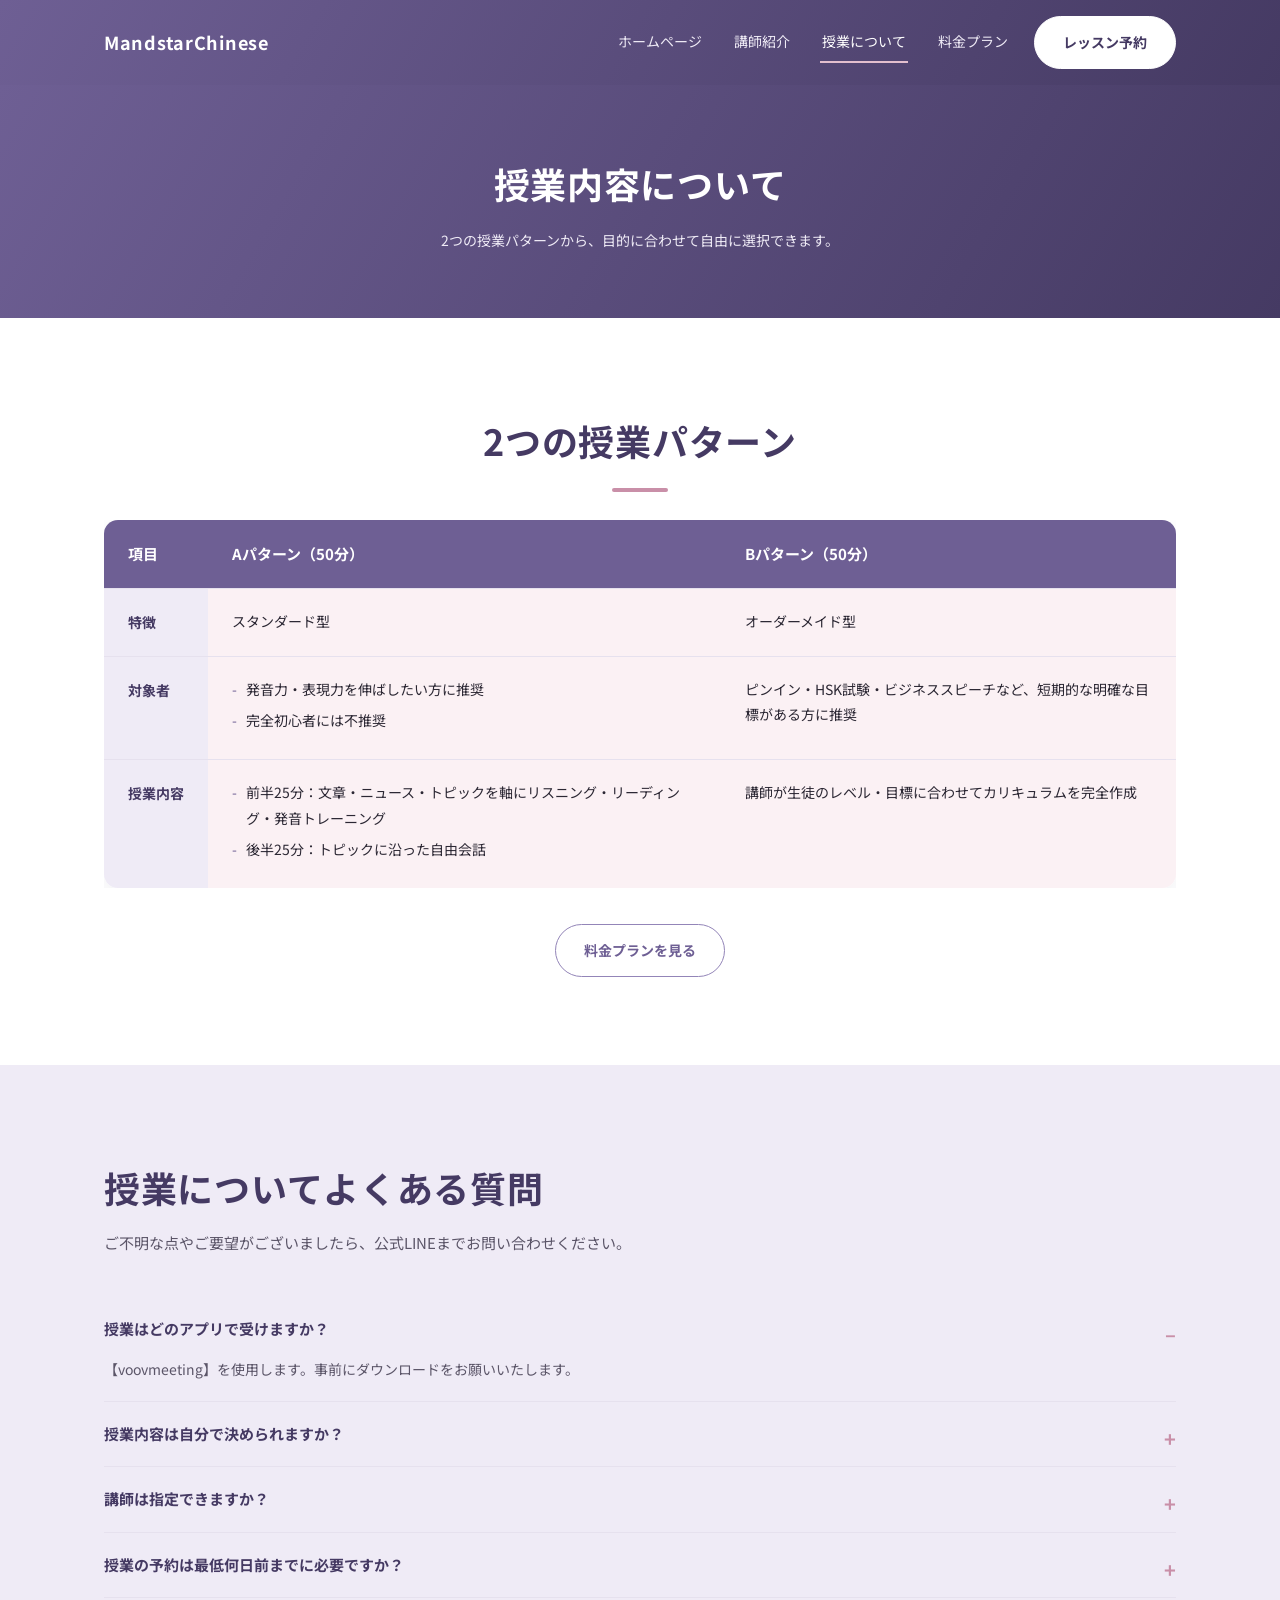
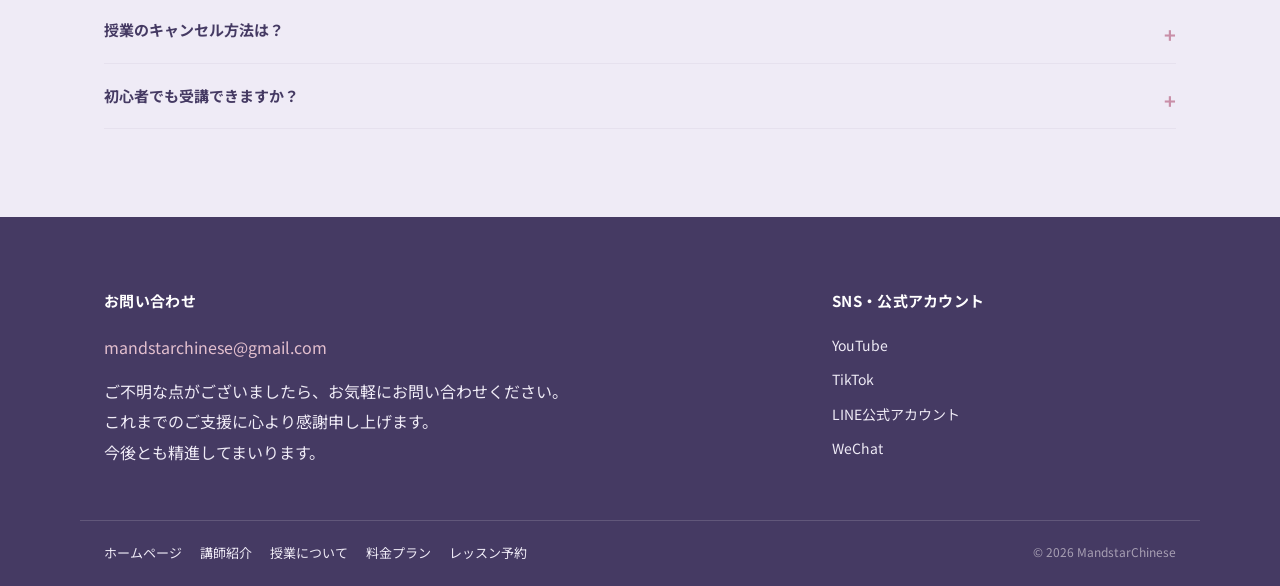
==== lessons.html @ c6d39a4b "Add files via upload" ====
<!DOCTYPE html>
<html lang="ja">
<head>
<meta charset="UTF-8">
<meta name="viewport" content="width=device-width, initial-scale=1.0">
<title>授業について | MandstarChinese</title>
<link rel="preconnect" href="https://fonts.googleapis.com">
<link href="https://fonts.googleapis.com/css2?family=Noto+Sans+JP:wght@400;500;700;900&display=swap" rel="stylesheet">
<link rel="stylesheet" href="css/style.css">
</head>
<body>

<header class="site-header">
  <div class="header-inner">
    <a href="index.html" class="logo">MandstarChinese</a>
    <nav class="main-nav" id="main-nav">
      <a href="index.html" class="nav-link">ホームページ</a>
      <a href="teachers.html" class="nav-link">講師紹介</a>
      <a href="lessons.html" class="nav-link active">授業について</a>
      <a href="pricing.html" class="nav-link">料金プラン</a>
    </nav>
    <a href="#" class="btn btn-pill" data-reservation-link target="_blank" rel="noopener">レッスン予約</a>
    <button class="nav-toggle" id="nav-toggle" aria-label="メニューを開く">&#9776;</button>
  </div>
</header>

<div class="page-hero">
  <div class="container">
    <h1>授業内容について</h1>
    <p>2つの授業パターンから、目的に合わせて自由に選択できます。</p>
  </div>
</div>

<!-- ========== 授業パターン比較表 ========== -->
<section>
  <div class="container">
    <h2 class="section-title center" style="text-align:center;">2つの授業パターン</h2>
    <div class="title-bar" style="margin-left:auto;margin-right:auto;"></div>
    <div class="table-scroll">
      <table class="pattern-table">
        <thead>
          <tr>
            <th>項目</th>
            <th>Aパターン（50分）</th>
            <th>Bパターン（50分）</th>
          </tr>
        </thead>
        <tbody>
          <tr>
            <th>特徴</th>
            <td>スタンダード型</td>
            <td>オーダーメイド型</td>
          </tr>
          <tr>
            <th>対象者</th>
            <td>
              <ul>
                <li>発音力・表現力を伸ばしたい方に推奨</li>
                <li>完全初心者には不推奨</li>
              </ul>
            </td>
            <td>ピンイン・HSK試験・ビジネススピーチなど、短期的な明確な目標がある方に推奨</td>
          </tr>
          <tr>
            <th>授業内容</th>
            <td>
              <ul>
                <li>前半25分：文章・ニュース・トピックを軸にリスニング・リーディング・発音トレーニング</li>
                <li>後半25分：トピックに沿った自由会話</li>
              </ul>
            </td>
            <td>講師が生徒のレベル・目標に合わせてカリキュラムを完全作成</td>
          </tr>
        </tbody>
      </table>
    </div>
    <div class="center" style="margin-top:36px;">
      <a href="pricing.html" class="btn btn-outline">料金プランを見る</a>
    </div>
  </div>
</section>

<!-- ========== よくある質問 ========== -->
<section class="bg-soft">
  <div class="container">
    <h2 class="section-title">授業についてよくある質問</h2>
    <p class="section-sub">ご不明な点やご要望がございましたら、公式LINEまでお問い合わせください。</p>

    <!--
      ↓FAQを追加したい場合は <details class="faq-item"> ブロックをコピーして増やしてください。
    -->
    <details class="faq-item" open>
      <summary>授業はどのアプリで受けますか？</summary>
      <p class="faq-answer">【voovmeeting】を使用します。事前にダウンロードをお願いいたします。</p>
    </details>

    <details class="faq-item">
      <summary>授業内容は自分で決められますか？</summary>
      <p class="faq-answer">
        はい、可能です。Aパターン・Bパターンいずれも生徒さんのご要望に合わせて内容を決め、講師が専門的な観点からカリキュラムを作成します。特にご希望がない場合は、体験レッスン前にご記入いただいたアンケートをもとに講師がカリキュラムを作成いたします。
      </p>
    </details>

    <details class="faq-item">
      <summary>講師は指定できますか？</summary>
      <p class="faq-answer">
        通常の正式レッスンはすべて講師指定が可能です。ただし、Aパターン・Bパターン内の「ライトプラン」の「オンライン集中発音矯正」コースについては、講師指定ができません。詳細は<a href="pricing.html">料金プラン</a>をご覧ください。
      </p>
    </details>

    <details class="faq-item">
      <summary>授業の予約は最低何日前までに必要ですか？</summary>
      <p class="faq-answer">最低3日前までにご予約をお願いいたします。</p>
    </details>

    <details class="faq-item">
      <summary>授業のキャンセル方法は？</summary>
      <p class="faq-answer">キャンセル規約についてはこちらをご覧ください：<a href="#">キャンセル規約ページ（URLを設定してください）</a></p>
    </details>

    <details class="faq-item">
      <summary>初心者でも受講できますか？</summary>
      <p class="faq-answer">
        Aパターンは初心者の方にはおすすめしておりません。Aパターンはリスニング・発音・リーディングを学ぶコースのため、「最低限ピンインを習得済み」であることが条件となります。まずBパターンで基礎のピンインを学んでから、Aパターンを受講することをおすすめします。
      </p>
    </details>
  </div>
</section>

<footer class="site-footer" id="contact">
  <div class="footer-inner">
    <div class="footer-col">
      <h3>お問い合わせ</h3>
      <p class="footer-email"><a href="mailto:mandstarchinese@gmail.com" data-contact-email="link"><span data-contact-email="text">mandstarchinese@gmail.com</span></a></p>
      <p style="margin-top:14px;">
        ご不明な点がございましたら、お気軽にお問い合わせください。<br>
        これまでのご支援に心より感謝申し上げます。<br>
        今後とも精進してまいります。
      </p>
    </div>
    <div class="footer-col footer-social">
      <h3>SNS・公式アカウント</h3>
      <ul>
        <li><a href="#" data-social="youtube" target="_blank" rel="noopener">YouTube</a></li>
        <li><a href="#" data-social="tiktok" target="_blank" rel="noopener">TikTok</a></li>
        <li><a href="#" data-social="line" target="_blank" rel="noopener">LINE公式アカウント</a></li>
        <li><a href="#" data-social="wechat" target="_blank" rel="noopener">WeChat</a></li>
      </ul>
    </div>
  </div>
  <div class="footer-bottom">
    <nav class="footer-nav">
      <a href="index.html">ホームページ</a>
      <a href="teachers.html">講師紹介</a>
      <a href="lessons.html">授業について</a>
      <a href="pricing.html">料金プラン</a>
      <a href="#" data-reservation-link target="_blank" rel="noopener">レッスン予約</a>
    </nav>
    <p class="copyright">&copy; 2026 MandstarChinese</p>
  </div>
</footer>

<script src="js/config.js"></script>
<script src="js/main.js"></script>
</body>
</html>
---- css/style.css ----
/* ==========================================================================
   MandstarChinese - 共通スタイルシート
   カラーパレット・タイポグラフィ・共通コンポーネントをここで一元管理します。
   配色を変えたい場合は :root 内の変数だけを書き換えてください。
   ========================================================================== */

:root {
  --purple-900: #453A63;
  --purple-700: #6E5F94;
  --purple-500: #9385B8;
  --purple-300: #C6BEDD;
  --purple-100: #EFEBF6;
  --pink-500: #C98FA8;
  --pink-300: #E3BFCE;
  --pink-100: #FBF1F4;
  --white: #FFFFFF;
  --ink-900: #2B2733;
  --ink-600: #5B5568;
  --ink-300: #A79FB3;
  --border: #E6E1EE;
  --shadow: 0 10px 30px rgba(69, 58, 99, 0.08);
  --radius-lg: 20px;
  --radius-md: 14px;
  --radius-sm: 8px;
  --max-width: 1120px;
}

* { box-sizing: border-box; margin: 0; padding: 0; }
html { scroll-behavior: smooth; }

body {
  font-family: "Noto Sans JP", "Hiragino Kaku Gothic ProN", "Yu Gothic", "Meiryo", sans-serif;
  color: var(--ink-900);
  background: var(--white);
  line-height: 1.9;
  -webkit-font-smoothing: antialiased;
}

img { max-width: 100%; display: block; }
a { color: inherit; text-decoration: none; }
ul { list-style: none; }

.container { max-width: var(--max-width); margin: 0 auto; padding: 0 24px; }

section { padding: 88px 0; }
section.tight { padding: 56px 0; }

h1, h2, h3, h4 { font-weight: 700; letter-spacing: 0.02em; }

.eyebrow {
  display: inline-block;
  font-size: 13px;
  letter-spacing: 0.15em;
  color: var(--purple-700);
  text-transform: uppercase;
  margin-bottom: 12px;
}

.section-title { font-size: clamp(26px, 3.4vw, 36px); color: var(--purple-900); margin-bottom: 8px; }
.section-sub { color: var(--ink-600); font-size: 15px; margin-bottom: 40px; }

.title-bar { width: 56px; height: 4px; background: var(--pink-500); border-radius: 2px; margin: 14px 0 28px; }
.center { text-align: center; }
.center .title-bar { margin-left: auto; margin-right: auto; }

/* ---------- Buttons ---------- */
.btn {
  display: inline-flex;
  align-items: center;
  justify-content: center;
  padding: 12px 28px;
  border-radius: 999px;
  font-size: 14px;
  font-weight: 700;
  border: 1.5px solid transparent;
  cursor: pointer;
  transition: all .2s ease;
  white-space: nowrap;
}
.btn-pill { background: var(--white); color: var(--purple-900); border-color: var(--white); }
.btn-pill:hover { background: var(--pink-100); }
.btn-primary { background: var(--purple-700); color: var(--white); }
.btn-primary:hover { background: var(--purple-900); }
.btn-outline { border-color: var(--purple-500); color: var(--purple-700); background: transparent; }
.btn-outline:hover { background: var(--purple-100); }

/* ---------- Header ---------- */
.site-header { position: sticky; top: 0; z-index: 100; background: linear-gradient(120deg, var(--purple-700), var(--purple-900)); }
.header-inner { max-width: var(--max-width); margin: 0 auto; padding: 16px 24px; display: flex; align-items: center; gap: 24px; }
.logo { color: var(--white); font-weight: 700; font-size: 18px; letter-spacing: 0.04em; margin-right: auto; }
.main-nav { display: flex; gap: 28px; }
.nav-link { color: var(--purple-100); font-size: 14px; padding: 6px 2px; border-bottom: 2px solid transparent; }
.nav-link:hover, .nav-link.active { color: var(--white); border-color: var(--pink-300); }
.nav-toggle { display: none; background: none; border: none; color: var(--white); font-size: 22px; cursor: pointer; }

@media (max-width: 860px) {
  .main-nav { position: absolute; top: 100%; left: 0; right: 0; background: var(--purple-900); flex-direction: column; padding: 12px 24px; gap: 6px; display: none; }
  .main-nav.open { display: flex; }
  .nav-toggle { display: block; order: 3; }
  .header-inner { flex-wrap: wrap; position: relative; }
}

/* ---------- Hero ---------- */
.hero { position: relative; color: var(--white); background: linear-gradient(180deg, rgba(69,58,99,.86), rgba(69,58,99,.74)), var(--purple-700); padding: 100px 0 0; }
.hero-inner { max-width: var(--max-width); margin: 0 auto; padding: 0 24px 90px; }
.hero h1 { font-size: clamp(32px, 5vw, 54px); line-height: 1.4; margin-bottom: 26px; }
.hero p { max-width: 640px; color: var(--purple-100); font-size: 16px; }

.stats-bar { background: var(--purple-500); color: var(--white); }
.stats-grid { display: grid; grid-template-columns: repeat(4, 1fr); }
.stat-item { padding: 32px 28px; border-left: 1px solid rgba(255,255,255,.28); }
.stat-item:first-child { border-left: none; }
.stat-num { font-size: 26px; font-weight: 700; margin-bottom: 8px; }
.stat-label { font-size: 13px; color: var(--purple-100); line-height: 1.6; }
@media (max-width: 760px) {
  .stats-grid { grid-template-columns: repeat(2, 1fr); }
  .stat-item:nth-child(3) { border-left: none; }
}

/* ---------- About ---------- */
.about-section { background: var(--purple-900); color: var(--white); }
.about-section .section-title { color: var(--white); }
.about-section p { color: var(--purple-100); max-width: 820px; }

/* ---------- Card grid ---------- */
.card-grid { display: grid; gap: 22px; }
.card-grid.cols-3 { grid-template-columns: repeat(3, 1fr); }
.card-grid.cols-2 { grid-template-columns: repeat(2, 1fr); }
@media (max-width: 860px) {
  .card-grid.cols-3, .card-grid.cols-2 { grid-template-columns: 1fr; }
}

.teacher-card { background: var(--white); border: 1px solid var(--border); border-radius: var(--radius-lg); overflow: hidden; box-shadow: var(--shadow); transition: transform .2s ease; }
.teacher-card:hover { transform: translateY(-4px); }
.teacher-card img { width: 100%; aspect-ratio: 4/3; object-fit: cover; background: var(--purple-100); }
.teacher-card .teacher-body { padding: 18px 20px 22px; }
.teacher-card h3 { font-size: 16px; color: var(--purple-900); margin-bottom: 6px; }
.teacher-card .teacher-tagline { font-size: 13px; color: var(--ink-600); line-height: 1.7; }

.teacher-full { display: grid; grid-template-columns: 300px 1fr; gap: 40px; background: var(--purple-100); border-radius: var(--radius-lg); padding: 36px; margin-bottom: 32px; }
.teacher-full img { border-radius: var(--radius-md); aspect-ratio: 3/4; object-fit: cover; }
.teacher-full h3 { color: var(--purple-900); font-size: 22px; margin-bottom: 6px; }
.teacher-full .teacher-tagline { color: var(--purple-700); font-size: 13px; margin-bottom: 18px; font-weight: 700; }
.teacher-full p { margin-bottom: 14px; color: var(--ink-600); font-size: 14.5px; }
@media (max-width: 760px) { .teacher-full { grid-template-columns: 1fr; padding: 22px; } }

/* ---------- Worry / misconception boxes ---------- */
.worry-card { border-radius: var(--radius-md); padding: 30px 26px; color: var(--white); font-size: 15px; line-height: 1.8; min-height: 120px; display: flex; align-items: center; }
.worry-card.v1 { background: var(--purple-900); }
.worry-card.v2 { background: var(--pink-100); color: var(--purple-900); border: 1px solid var(--pink-300); }
.worry-card.v3 { background: var(--purple-700); }
.worry-card.v4 { background: var(--pink-300); color: var(--purple-900); }
.worry-card.v5 { background: var(--purple-500); }
.worry-card.v6 { background: var(--pink-500); }

.myth-block { margin-bottom: 34px; max-width: 780px; }
.myth-block h3 { color: var(--purple-900); font-size: 19px; margin-bottom: 10px; }
.myth-block p { color: var(--ink-600); }

/* ---------- Comparison table ---------- */
.compare-table { width: 100%; border-collapse: collapse; border-radius: var(--radius-md); overflow: hidden; box-shadow: var(--shadow); }
.compare-table th { background: var(--purple-300); color: var(--purple-900); padding: 18px 22px; font-size: 15px; text-align: left; }
.compare-table th:first-child { background: var(--purple-100); }
.compare-table td { padding: 20px 22px; font-size: 14px; vertical-align: top; border-top: 1px solid var(--border); }
.compare-table td:first-child { background: var(--pink-100); color: var(--ink-600); width: 30%; }
.compare-table td:last-child { background: var(--purple-100); color: var(--ink-900); }
.compare-table ul li { margin-bottom: 6px; padding-left: 16px; position: relative; }
.compare-table ul li::before { content: "•"; position: absolute; left: 0; color: var(--purple-700); }
.table-scroll { overflow-x: auto; }
.table-scroll table { min-width: 640px; }

/* ---------- Booking flow ---------- */
.flow-section { background: var(--purple-700); color: var(--white); }
.flow-section .section-title { color: var(--white); }
.flow-section .section-sub { color: var(--purple-100); }
.flow-steps { max-width: 560px; margin: 0 auto; position: relative; }
.flow-step { display: flex; align-items: center; gap: 20px; padding: 18px 0; position: relative; }
.flow-num { width: 48px; height: 48px; border-radius: 50%; background: var(--white); color: var(--purple-900); display: flex; align-items: center; justify-content: center; font-weight: 700; flex-shrink: 0; }
.flow-text h4 { font-size: 16px; margin-bottom: 4px; }
.flow-text p { font-size: 13px; color: var(--purple-100); }

/* ---------- Testimonials ---------- */
.testimonial-card { background: var(--white); border: 1px solid var(--border); border-radius: var(--radius-md); padding: 26px; display: flex; gap: 16px; box-shadow: var(--shadow); }
.testimonial-card .avatar { width: 52px; height: 52px; border-radius: 50%; background: var(--purple-300); flex-shrink: 0; }
.testimonial-card h4 { color: var(--purple-900); font-size: 15px; margin-bottom: 8px; }
.testimonial-card p { font-size: 13.5px; color: var(--ink-600); }

/* ---------- Pricing ---------- */
.pricing-pattern { margin-bottom: 70px; }
.pricing-pattern h2 { color: var(--purple-900); text-align: center; font-size: 28px; margin-bottom: 6px; }
.pricing-pattern > p.pattern-desc { text-align: center; color: var(--ink-600); margin-bottom: 34px; font-size: 14px; }
.pricing-grid { display: grid; grid-template-columns: repeat(3, 1fr); gap: 22px; }
@media (max-width: 900px) { .pricing-grid { grid-template-columns: 1fr; } }
.price-card { border: 1px solid var(--border); border-radius: var(--radius-lg); overflow: hidden; box-shadow: var(--shadow); display: flex; flex-direction: column; }
.price-card.featured { border: 2px solid var(--pink-500); }
.price-head { background: var(--purple-500); color: var(--white); padding: 22px; text-align: center; }
.price-card.featured .price-head { background: var(--purple-700); }
.price-head h3 { font-size: 17px; margin-bottom: 4px; }
.price-head span { font-size: 12px; color: var(--purple-100); }
.price-body { padding: 22px; flex: 1; }
.price-body li { font-size: 13.5px; color: var(--ink-600); margin-bottom: 10px; padding-left: 18px; position: relative; }
.price-body li::before { content: "✓"; position: absolute; left: 0; color: var(--purple-700); font-weight: 700; }
.price-foot { padding: 20px 22px 26px; text-align: center; border-top: 1px dashed var(--border); }
.price-value { font-size: 22px; font-weight: 700; color: var(--pink-500); }
.price-unit { font-size: 12px; color: var(--ink-300); margin-left: 4px; }
.price-note { text-align: center; font-size: 13px; color: var(--ink-600); margin-top: 22px; }

/* ---------- Lessons page pattern table ---------- */
.pattern-table { width: 100%; border-collapse: collapse; min-width: 640px; box-shadow: var(--shadow); border-radius: var(--radius-md); overflow: hidden; }
.pattern-table th, .pattern-table td { padding: 20px 24px; border-top: 1px solid var(--border); text-align: left; vertical-align: top; font-size: 14px; }
.pattern-table thead th { background: var(--purple-700); color: var(--white); border-top: none; font-size: 15px; }
.pattern-table tbody th { background: var(--purple-100); color: var(--purple-900); white-space: nowrap; }
.pattern-table tbody td { background: var(--pink-100); color: var(--ink-900); }
.pattern-table tbody td ul li, .pattern-table tbody td { line-height: 1.8; }
.pattern-table tbody td ul li { padding-left: 14px; position: relative; margin-bottom: 6px; }
.pattern-table tbody td ul li::before { content: "-"; position: absolute; left: 0; color: var(--purple-700); }

/* ---------- FAQ ---------- */
.faq-item { border-bottom: 1px solid var(--border); padding: 18px 0; }
.faq-item summary { cursor: pointer; font-weight: 700; color: var(--purple-900); font-size: 15px; list-style: none; position: relative; padding-right: 30px; }
.faq-item summary::-webkit-details-marker { display: none; }
.faq-item summary::after { content: "+"; position: absolute; right: 0; top: 0; color: var(--pink-500); font-size: 20px; }
.faq-item[open] summary::after { content: "\2013"; }
.faq-item .faq-answer { margin-top: 12px; color: var(--ink-600); font-size: 14px; }
.faq-item .faq-answer a { color: var(--purple-700); text-decoration: underline; }

/* ---------- Footer ---------- */
.site-footer { background: var(--purple-900); color: var(--purple-100); padding: 70px 0 0; }
.footer-inner { max-width: var(--max-width); margin: 0 auto; padding: 0 24px; display: grid; grid-template-columns: 2fr 1fr; gap: 40px; padding-bottom: 50px; }
.footer-col h3 { color: var(--white); font-size: 15px; margin-bottom: 16px; }
.footer-email a { color: var(--pink-300); }
.footer-social ul li { margin-bottom: 8px; font-size: 14px; }
.footer-note { font-size: 12px; color: var(--ink-300); margin-top: 10px; }
.footer-bottom { border-top: 1px solid rgba(255,255,255,.15); padding: 20px 24px; display: flex; justify-content: space-between; flex-wrap: wrap; gap: 12px; max-width: var(--max-width); margin: 0 auto; }
.footer-nav { display: flex; gap: 18px; flex-wrap: wrap; font-size: 13px; }
.copyright { font-size: 12px; color: var(--ink-300); }
@media (max-width: 700px) { .footer-inner { grid-template-columns: 1fr; } }

/* ---------- Page sub-hero ---------- */
.page-hero { background: linear-gradient(120deg, var(--purple-700), var(--purple-900)); color: var(--white); padding: 64px 0; text-align: center; }
.page-hero h1 { font-size: clamp(26px, 4vw, 36px); margin-bottom: 10px; }
.page-hero p { color: var(--purple-100); font-size: 14px; }

.bg-soft { background: var(--purple-100); }
.bg-pink { background: var(--pink-100); }
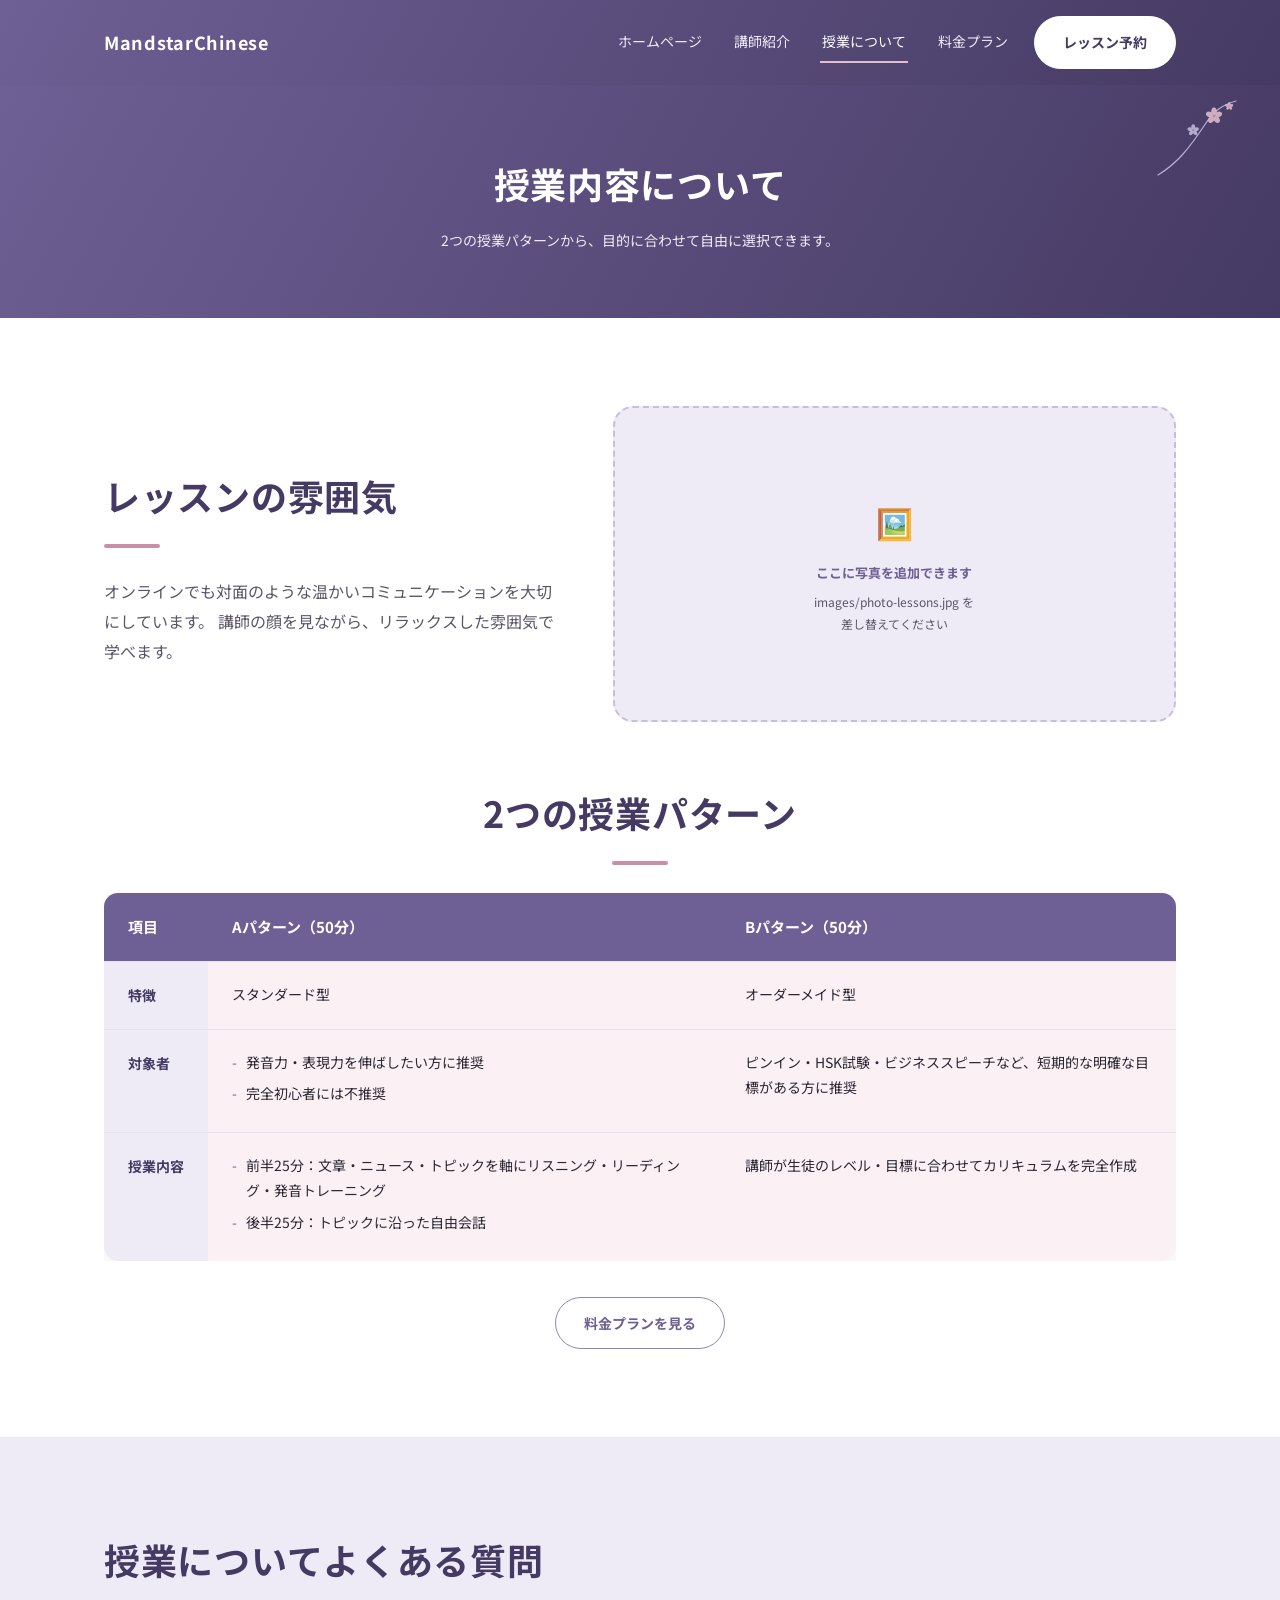
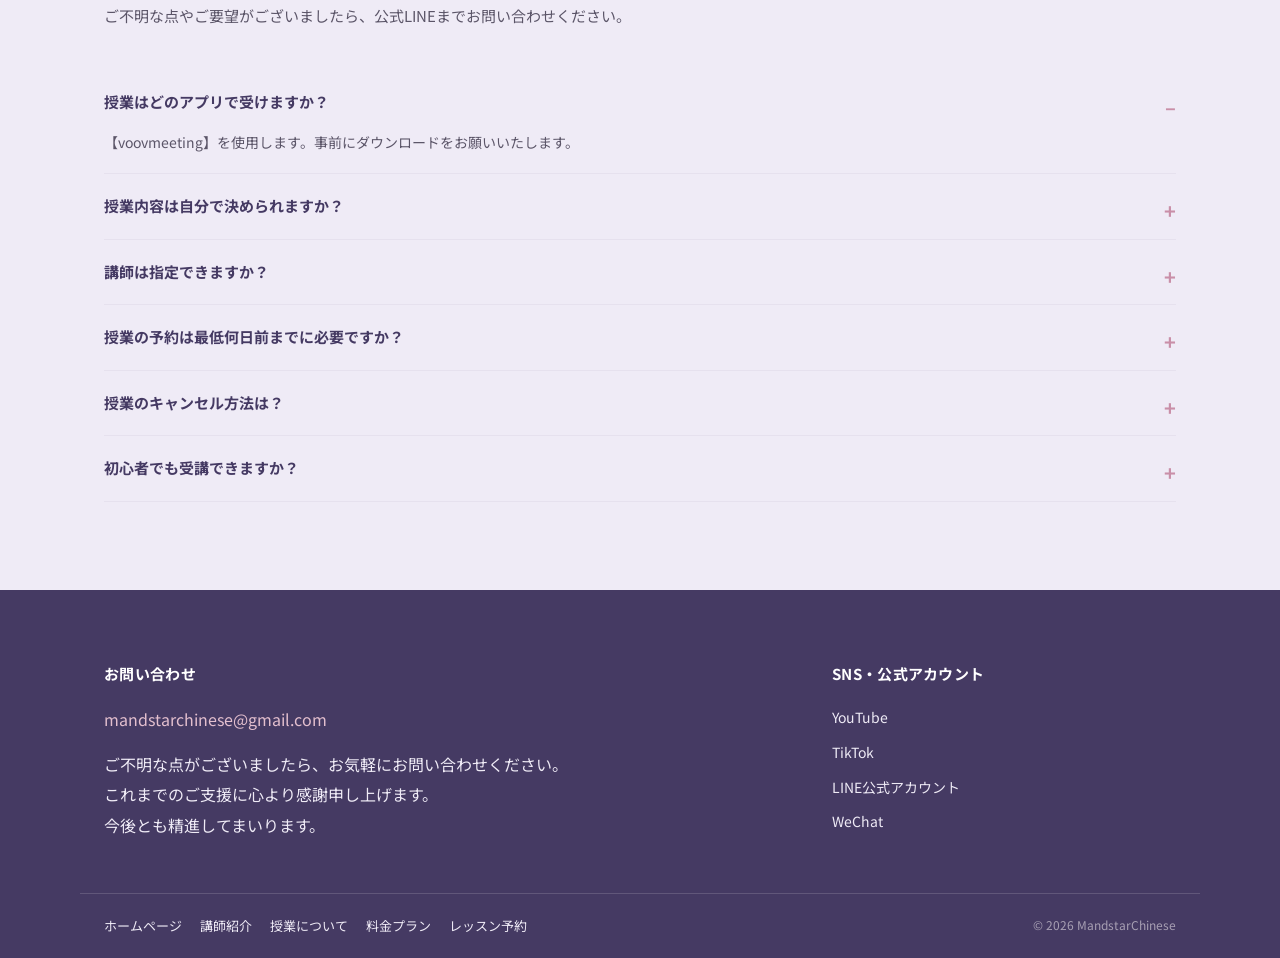
==== commit f3c03d90: "Add files via upload" ====
--- a/lessons.html
+++ b/lessons.html
@@ -25,6 +25,7 @@
 </header>
 
 <div class="page-hero">
+  <img src="images/decor-sakura.svg" alt="" class="sakura-decor" aria-hidden="true">
   <div class="container">
     <h1>授業内容について</h1>
     <p>2つの授業パターンから、目的に合わせて自由に選択できます。</p>
@@ -33,6 +34,30 @@
 
 <!-- ========== 授業パターン比較表 ========== -->
 <section>
+  <div class="container split-block reverse" style="margin-bottom:56px;">
+    <div>
+      <h2 class="section-title">レッスンの雰囲気</h2>
+      <div class="title-bar"></div>
+      <p style="color:var(--ink-600);">
+        オンラインでも対面のような温かいコミュニケーションを大切にしています。
+        講師の顔を見ながら、リラックスした雰囲気で学べます。
+      </p>
+    </div>
+    <!--
+      ★画像を追加するには★
+      images/photo-lessons.jpg というファイル名で写真を images フォルダに置くだけでOKです。
+      （推奨: オンライン授業やテキスト教材の写真、16:9、1600×900px程度）
+    -->
+    <div class="split-photo image-slot ratio-16-9">
+      <img src="images/photo-lessons.jpg" alt="授業の様子" onerror="this.remove()">
+      <div class="slot-placeholder">
+        <span class="slot-icon">🖼️</span>
+        <span class="slot-label">ここに写真を追加できます</span>
+        <span class="slot-hint">images/photo-lessons.jpg を<br>差し替えてください</span>
+      </div>
+    </div>
+  </div>
+
   <div class="container">
     <h2 class="section-title center" style="text-align:center;">2つの授業パターン</h2>
     <div class="title-bar" style="margin-left:auto;margin-right:auto;"></div>
--- a/css/style.css
+++ b/css/style.css
@@ -243,3 +243,62 @@
 
 .bg-soft { background: var(--purple-100); }
 .bg-pink { background: var(--pink-100); }
+
+/* ==========================================================================
+   装飾要素（和のミニマルテイスト）
+   ========================================================================== */
+.dot-pattern { background-image: radial-gradient(var(--purple-300) 1.4px, transparent 1.4px); background-size: 22px 22px; }
+.wave-divider { line-height: 0; position: relative; z-index: 1; }
+.wave-divider svg { width: 100%; height: 56px; display: block; }
+.sakura-decor { position: absolute; top: 14px; right: 3%; width: 88px; opacity: .9; pointer-events: none; z-index: 1; }
+.sakura-decor.sakura-left { left: 3%; right: auto; transform: scaleX(-1); }
+.page-hero { position: relative; overflow: hidden; }
+.hero { overflow: hidden; }
+
+/* ==========================================================================
+   画像プレースホルダー（image-slot）
+   ------------------------------------------------------------------------
+   使い方: <img> のsrcに指定したファイルを images/ フォルダに置くだけで、
+   自動的に写真へ切り替わります（onerrorで枠のプレースホルダーが消えます）。
+   コードは一切編集不要です。
+   ========================================================================== */
+.image-slot {
+  position: relative;
+  border: 2px dashed var(--purple-300);
+  border-radius: var(--radius-lg);
+  background: var(--purple-100);
+  overflow: hidden;
+}
+.image-slot img { position: absolute; inset: 0; width: 100%; height: 100%; object-fit: cover; z-index: 2; }
+.image-slot .slot-placeholder {
+  position: relative; z-index: 1;
+  display: flex; flex-direction: column; align-items: center; justify-content: center;
+  text-align: center; height: 100%; min-height: 220px; padding: 28px 20px; color: var(--purple-700);
+}
+.image-slot .slot-icon { font-size: 30px; margin-bottom: 10px; opacity: .85; }
+.image-slot .slot-label { font-size: 13px; font-weight: 700; margin-bottom: 6px; }
+.image-slot .slot-hint { font-size: 12px; color: var(--ink-600); line-height: 1.8; }
+.image-slot.on-dark { background: rgba(255,255,255,.08); border-color: rgba(255,255,255,.45); }
+.image-slot.on-dark .slot-placeholder { color: var(--white); }
+.image-slot.on-dark .slot-hint { color: var(--purple-100); }
+.image-slot.ratio-1-1 { aspect-ratio: 1/1; }
+.image-slot.ratio-4-3 { aspect-ratio: 4/3; }
+.image-slot.ratio-4-5 { aspect-ratio: 4/5; }
+.image-slot.ratio-3-4 { aspect-ratio: 3/4; }
+.image-slot.ratio-16-9 { aspect-ratio: 16/9; }
+.image-slot.ratio-21-9 { aspect-ratio: 21/9; }
+
+/* 写真とテキストを並べるレイアウト */
+.split-block { display: grid; grid-template-columns: 1.1fr .9fr; gap: 48px; align-items: center; position: relative; z-index: 1; }
+.split-block.reverse { grid-template-columns: .9fr 1.1fr; }
+.split-block.reverse .split-photo { order: 2; }
+@media (max-width: 860px) {
+  .split-block, .split-block.reverse { grid-template-columns: 1fr; }
+  .split-block.reverse .split-photo { order: 0; }
+}
+
+/* ヒーローを2カラム（テキスト＋写真）にする */
+.hero.hero-split .hero-inner { display: grid; grid-template-columns: 1.15fr .85fr; gap: 40px; align-items: center; position: relative; z-index: 1; }
+@media (max-width: 860px) {
+  .hero.hero-split .hero-inner { grid-template-columns: 1fr; }
+}
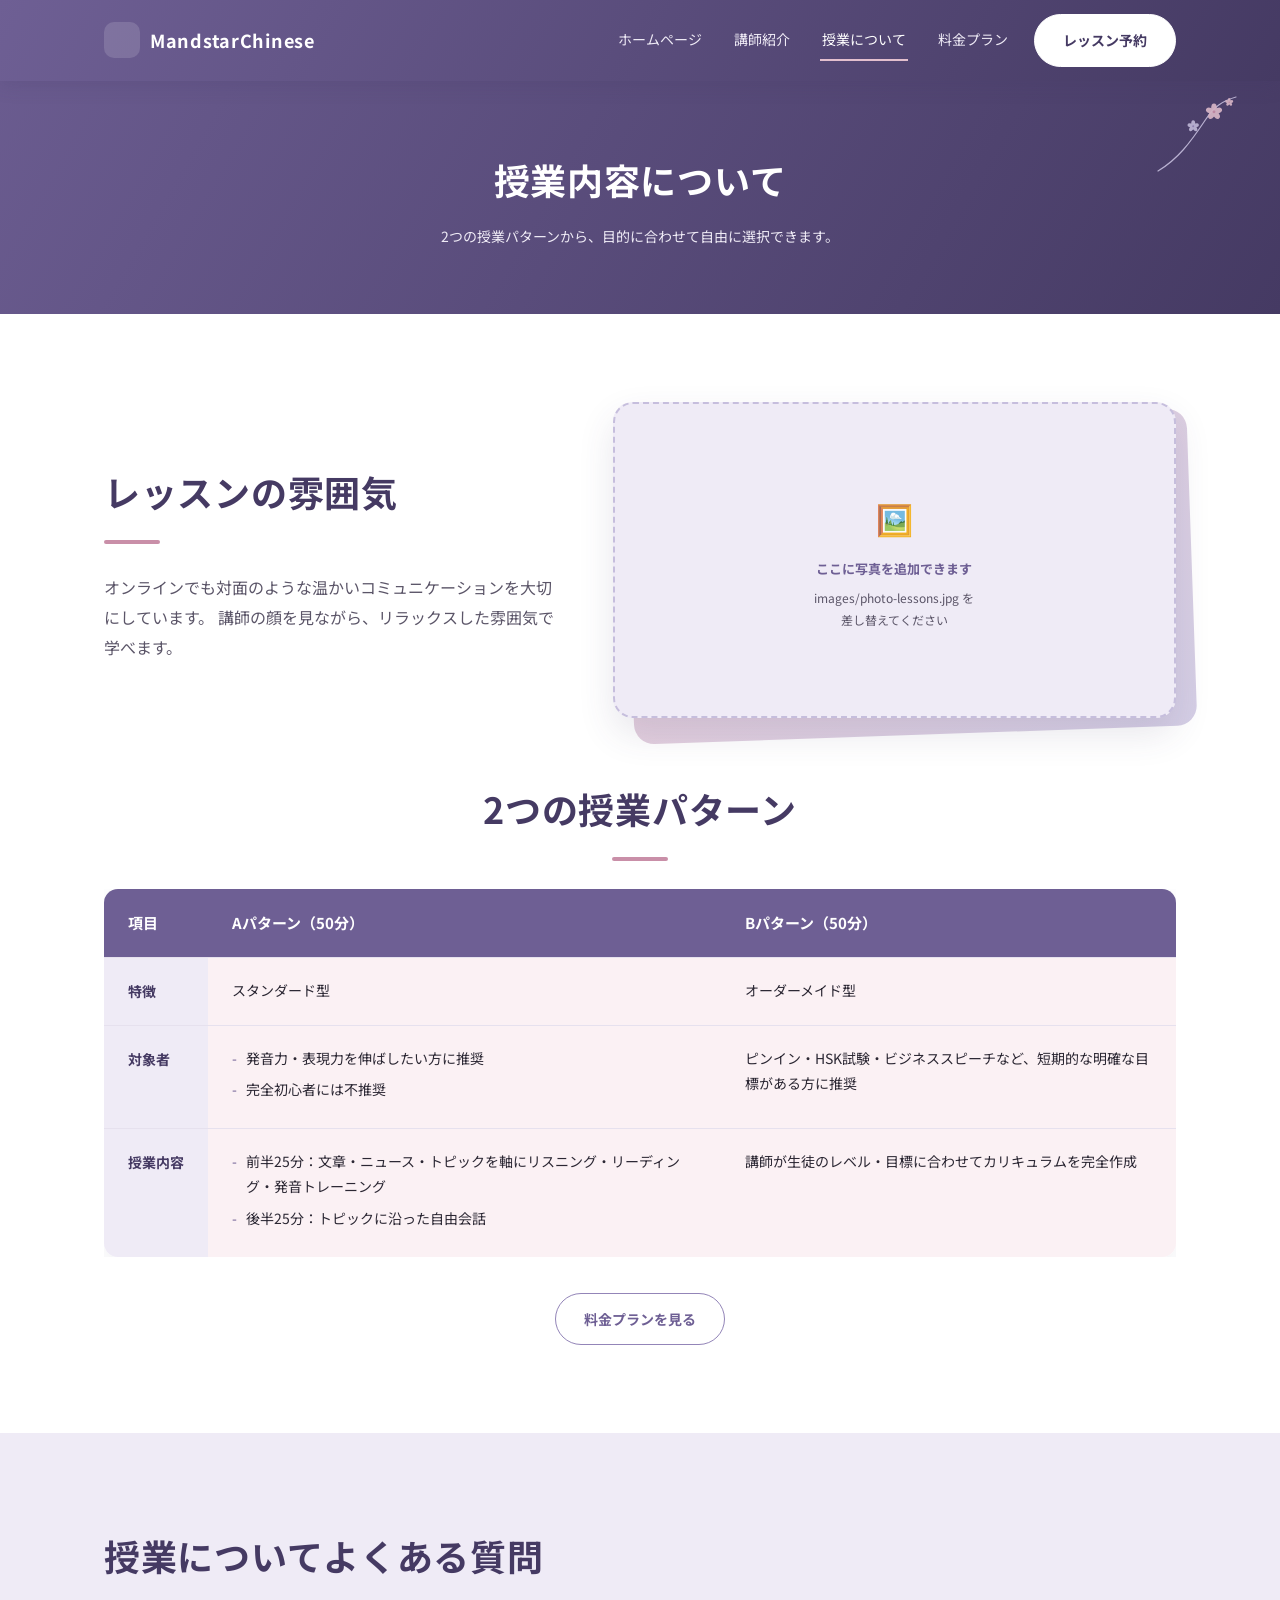
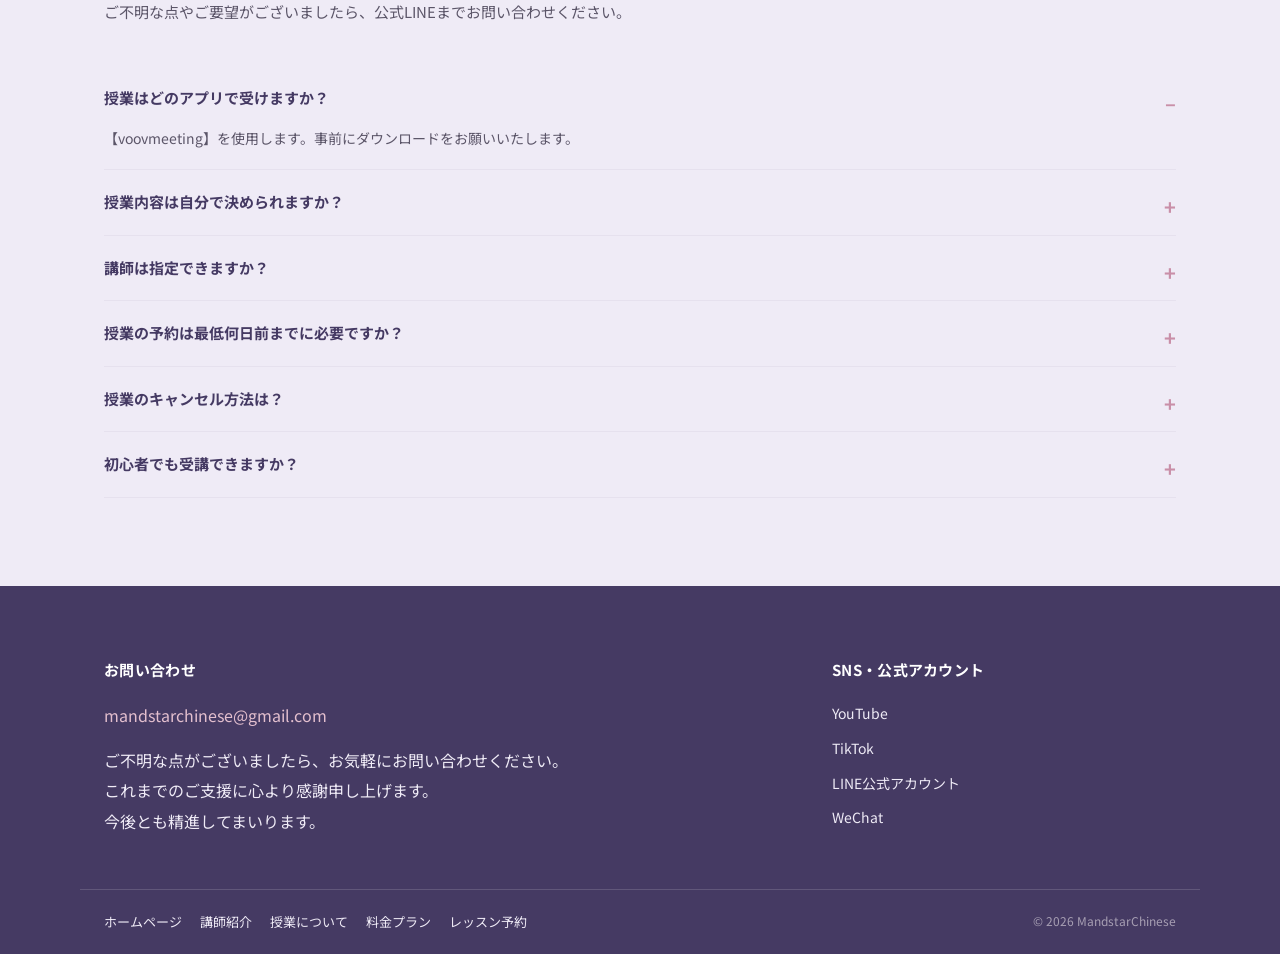
==== commit 8d18073d: "Add files via upload" ====
--- a/lessons.html
+++ b/lessons.html
@@ -12,7 +12,10 @@
 
 <header class="site-header">
   <div class="header-inner">
-    <a href="index.html" class="logo">MandstarChinese</a>
+    <a href="index.html" class="logo">
+      <span class="logo-mark"><img src="images/logo.png" alt="MandstarChinese ロゴ" onerror="this.remove()"></span>
+      <span>MandstarChinese</span>
+    </a>
     <nav class="main-nav" id="main-nav">
       <a href="index.html" class="nav-link">ホームページ</a>
       <a href="teachers.html" class="nav-link">講師紹介</a>
@@ -25,6 +28,8 @@
 </header>
 
 <div class="page-hero">
+  <img src="images/bg-page-hero.jpg" alt="" class="section-bg-photo" onerror="this.remove()">
+  <div class="section-overlay"></div>
   <img src="images/decor-sakura.svg" alt="" class="sakura-decor" aria-hidden="true">
   <div class="container">
     <h1>授業内容について</h1>
@@ -48,12 +53,14 @@
       images/photo-lessons.jpg というファイル名で写真を images フォルダに置くだけでOKです。
       （推奨: オンライン授業やテキスト教材の写真、16:9、1600×900px程度）
     -->
-    <div class="split-photo image-slot ratio-16-9">
-      <img src="images/photo-lessons.jpg" alt="授業の様子" onerror="this.remove()">
-      <div class="slot-placeholder">
-        <span class="slot-icon">🖼️</span>
-        <span class="slot-label">ここに写真を追加できます</span>
-        <span class="slot-hint">images/photo-lessons.jpg を<br>差し替えてください</span>
+    <div class="split-photo photo-stack">
+      <div class="image-slot ratio-16-9">
+        <img src="images/photo-lessons.jpg" alt="授業の様子" onerror="this.remove()">
+        <div class="slot-placeholder">
+          <span class="slot-icon">🖼️</span>
+          <span class="slot-label">ここに写真を追加できます</span>
+          <span class="slot-hint">images/photo-lessons.jpg を<br>差し替えてください</span>
+        </div>
       </div>
     </div>
   </div>
--- a/css/style.css
+++ b/css/style.css
@@ -85,9 +85,16 @@
 .btn-outline:hover { background: var(--purple-100); }
 
 /* ---------- Header ---------- */
-.site-header { position: sticky; top: 0; z-index: 100; background: linear-gradient(120deg, var(--purple-700), var(--purple-900)); }
-.header-inner { max-width: var(--max-width); margin: 0 auto; padding: 16px 24px; display: flex; align-items: center; gap: 24px; }
-.logo { color: var(--white); font-weight: 700; font-size: 18px; letter-spacing: 0.04em; margin-right: auto; }
+.site-header { position: sticky; top: 0; z-index: 100; background: linear-gradient(120deg, var(--purple-700), var(--purple-900)); box-shadow: 0 4px 18px rgba(69,58,99,.18); }
+.header-inner { max-width: var(--max-width); margin: 0 auto; padding: 14px 24px; display: flex; align-items: center; gap: 24px; }
+.logo { display: flex; align-items: center; gap: 10px; color: var(--white); font-weight: 700; font-size: 18px; letter-spacing: 0.04em; margin-right: auto; white-space: nowrap; }
+.logo-mark {
+  width: 36px; height: 36px; border-radius: 10px;
+  background: rgba(255,255,255,.14);
+  display: flex; align-items: center; justify-content: center;
+  overflow: hidden; flex-shrink: 0;
+}
+.logo-mark img { width: 100%; height: 100%; object-fit: cover; }
 .main-nav { display: flex; gap: 28px; }
 .nav-link { color: var(--purple-100); font-size: 14px; padding: 6px 2px; border-bottom: 2px solid transparent; }
 .nav-link:hover, .nav-link.active { color: var(--white); border-color: var(--pink-300); }
@@ -101,25 +108,29 @@
 }
 
 /* ---------- Hero ---------- */
-.hero { position: relative; color: var(--white); background: linear-gradient(180deg, rgba(69,58,99,.86), rgba(69,58,99,.74)), var(--purple-700); padding: 100px 0 0; }
-.hero-inner { max-width: var(--max-width); margin: 0 auto; padding: 0 24px 90px; }
+.hero { position: relative; overflow: hidden; color: var(--white); background: var(--purple-700); }
+.hero-inner { max-width: var(--max-width); margin: 0 auto; padding: 64px 24px 90px; position: relative; z-index: 2; }
 .hero h1 { font-size: clamp(32px, 5vw, 54px); line-height: 1.4; margin-bottom: 26px; }
 .hero p { max-width: 640px; color: var(--purple-100); font-size: 16px; }
 
-.stats-bar { background: var(--purple-500); color: var(--white); }
+/* 背景写真＋グラデーションのオーバーレイ（写真が無い場合はグラデーションのみ表示） */
+.section-bg-photo { position: absolute; inset: 0; width: 100%; height: 100%; object-fit: cover; z-index: 0; }
+.section-overlay { position: absolute; inset: 0; z-index: 1; }
+.hero .section-overlay { background: linear-gradient(180deg, rgba(69,58,99,.88), rgba(69,58,99,.78)); }
+
+.stats-bar { background: var(--purple-500); color: var(--white); overflow-x: auto; }
 .stats-grid { display: grid; grid-template-columns: repeat(4, 1fr); }
-.stat-item { padding: 32px 28px; border-left: 1px solid rgba(255,255,255,.28); }
+.stat-item { padding: 30px 14px; border-left: 1px solid rgba(255,255,255,.28); text-align: center; }
 .stat-item:first-child { border-left: none; }
-.stat-num { font-size: 26px; font-weight: 700; margin-bottom: 8px; }
-.stat-label { font-size: 13px; color: var(--purple-100); line-height: 1.6; }
-@media (max-width: 760px) {
-  .stats-grid { grid-template-columns: repeat(2, 1fr); }
-  .stat-item:nth-child(3) { border-left: none; }
+.stat-num { font-size: clamp(19px, 2.2vw, 26px); font-weight: 700; margin-bottom: 8px; white-space: nowrap; }
+.stat-label { font-size: clamp(10.5px, 1.05vw, 13px); color: var(--purple-100); line-height: 1.6; white-space: nowrap; }
+@media (max-width: 620px) {
+  .stats-grid { grid-template-columns: repeat(4, minmax(160px, 1fr)); }
 }
 
 /* ---------- About ---------- */
 .about-section { background: var(--purple-900); color: var(--white); }
-.about-section .section-title { color: var(--white); }
+.about-section .section-title { color: var(--white); white-space: nowrap; font-size: clamp(19px, 2.3vw, 32px); }
 .about-section p { color: var(--purple-100); max-width: 820px; }
 
 /* ---------- Card grid ---------- */
@@ -180,8 +191,10 @@
 .flow-text p { font-size: 13px; color: var(--purple-100); }
 
 /* ---------- Testimonials ---------- */
-.testimonial-card { background: var(--white); border: 1px solid var(--border); border-radius: var(--radius-md); padding: 26px; display: flex; gap: 16px; box-shadow: var(--shadow); }
-.testimonial-card .avatar { width: 52px; height: 52px; border-radius: 50%; background: var(--purple-300); flex-shrink: 0; }
+.testimonial-card { background: var(--white); border: 1px solid var(--border); border-radius: var(--radius-md); padding: 26px; display: flex; gap: 16px; box-shadow: var(--shadow); transition: box-shadow .2s ease, transform .2s ease; }
+.testimonial-card:hover { transform: translateY(-3px); box-shadow: 0 16px 34px rgba(69,58,99,.14); }
+.avatar-slot { position: relative; width: 52px; height: 52px; border-radius: 50%; background: var(--purple-300); flex-shrink: 0; overflow: hidden; box-shadow: 0 4px 10px rgba(69,58,99,.18); }
+.avatar-slot img { position: absolute; inset: 0; width: 100%; height: 100%; object-fit: cover; }
 .testimonial-card h4 { color: var(--purple-900); font-size: 15px; margin-bottom: 8px; }
 .testimonial-card p { font-size: 13.5px; color: var(--ink-600); }
 
@@ -191,8 +204,9 @@
 .pricing-pattern > p.pattern-desc { text-align: center; color: var(--ink-600); margin-bottom: 34px; font-size: 14px; }
 .pricing-grid { display: grid; grid-template-columns: repeat(3, 1fr); gap: 22px; }
 @media (max-width: 900px) { .pricing-grid { grid-template-columns: 1fr; } }
-.price-card { border: 1px solid var(--border); border-radius: var(--radius-lg); overflow: hidden; box-shadow: var(--shadow); display: flex; flex-direction: column; }
-.price-card.featured { border: 2px solid var(--pink-500); }
+.price-card { border: 1px solid var(--border); border-radius: var(--radius-lg); overflow: hidden; box-shadow: var(--shadow); display: flex; flex-direction: column; transition: transform .2s ease, box-shadow .2s ease; }
+.price-card:hover { transform: translateY(-6px); box-shadow: 0 20px 40px rgba(69,58,99,.16); }
+.price-card.featured { border: 2px solid var(--pink-500); box-shadow: 0 14px 34px rgba(201,143,168,.22); }
 .price-head { background: var(--purple-500); color: var(--white); padding: 22px; text-align: center; }
 .price-card.featured .price-head { background: var(--purple-700); }
 .price-head h3 { font-size: 17px; margin-bottom: 4px; }
@@ -237,7 +251,9 @@
 @media (max-width: 700px) { .footer-inner { grid-template-columns: 1fr; } }
 
 /* ---------- Page sub-hero ---------- */
-.page-hero { background: linear-gradient(120deg, var(--purple-700), var(--purple-900)); color: var(--white); padding: 64px 0; text-align: center; }
+.page-hero { position: relative; overflow: hidden; background: var(--purple-900); color: var(--white); padding: 64px 0; text-align: center; }
+.page-hero .section-overlay { background: linear-gradient(120deg, rgba(110,95,148,.9), rgba(69,58,99,.92)); }
+.page-hero .container { position: relative; z-index: 2; }
 .page-hero h1 { font-size: clamp(26px, 4vw, 36px); margin-bottom: 10px; }
 .page-hero p { color: var(--purple-100); font-size: 14px; }
 
@@ -250,10 +266,12 @@
 .dot-pattern { background-image: radial-gradient(var(--purple-300) 1.4px, transparent 1.4px); background-size: 22px 22px; }
 .wave-divider { line-height: 0; position: relative; z-index: 1; }
 .wave-divider svg { width: 100%; height: 56px; display: block; }
-.sakura-decor { position: absolute; top: 14px; right: 3%; width: 88px; opacity: .9; pointer-events: none; z-index: 1; }
+.sakura-decor { position: absolute; top: 14px; right: 3%; width: 88px; opacity: .9; pointer-events: none; z-index: 3; }
 .sakura-decor.sakura-left { left: 3%; right: auto; transform: scaleX(-1); }
-.page-hero { position: relative; overflow: hidden; }
-.hero { overflow: hidden; }
+.line-deco { position: absolute; pointer-events: none; opacity: .55; z-index: 0; }
+.line-deco.deco-circle { width: 200px; }
+.line-deco.deco-wave { width: 180px; }
+.line-deco.deco-lines { width: 110px; top: 18px; left: 3%; opacity: .8; z-index: 3; }
 
 /* ==========================================================================
    画像プレースホルダー（image-slot）
@@ -268,7 +286,24 @@
   border-radius: var(--radius-lg);
   background: var(--purple-100);
   overflow: hidden;
-}
+  box-shadow: 0 16px 36px rgba(69,58,99,.12);
+  transition: box-shadow .25s ease, transform .25s ease;
+}
+.image-slot:hover { transform: translateY(-3px); box-shadow: 0 22px 44px rgba(69,58,99,.18); }
+
+/* 「重ね置き」風の立体シャドウ（ヒーロー・About写真などに使用） */
+.photo-stack { position: relative; }
+.photo-stack::before {
+  content: "";
+  position: absolute;
+  inset: 0;
+  transform: translate(16px, 16px) rotate(-2deg);
+  background: linear-gradient(135deg, var(--pink-300), var(--purple-300));
+  border-radius: var(--radius-lg);
+  z-index: -1;
+  opacity: .75;
+}
+.photo-stack .image-slot { position: relative; z-index: 1; }
 .image-slot img { position: absolute; inset: 0; width: 100%; height: 100%; object-fit: cover; z-index: 2; }
 .image-slot .slot-placeholder {
   position: relative; z-index: 1;
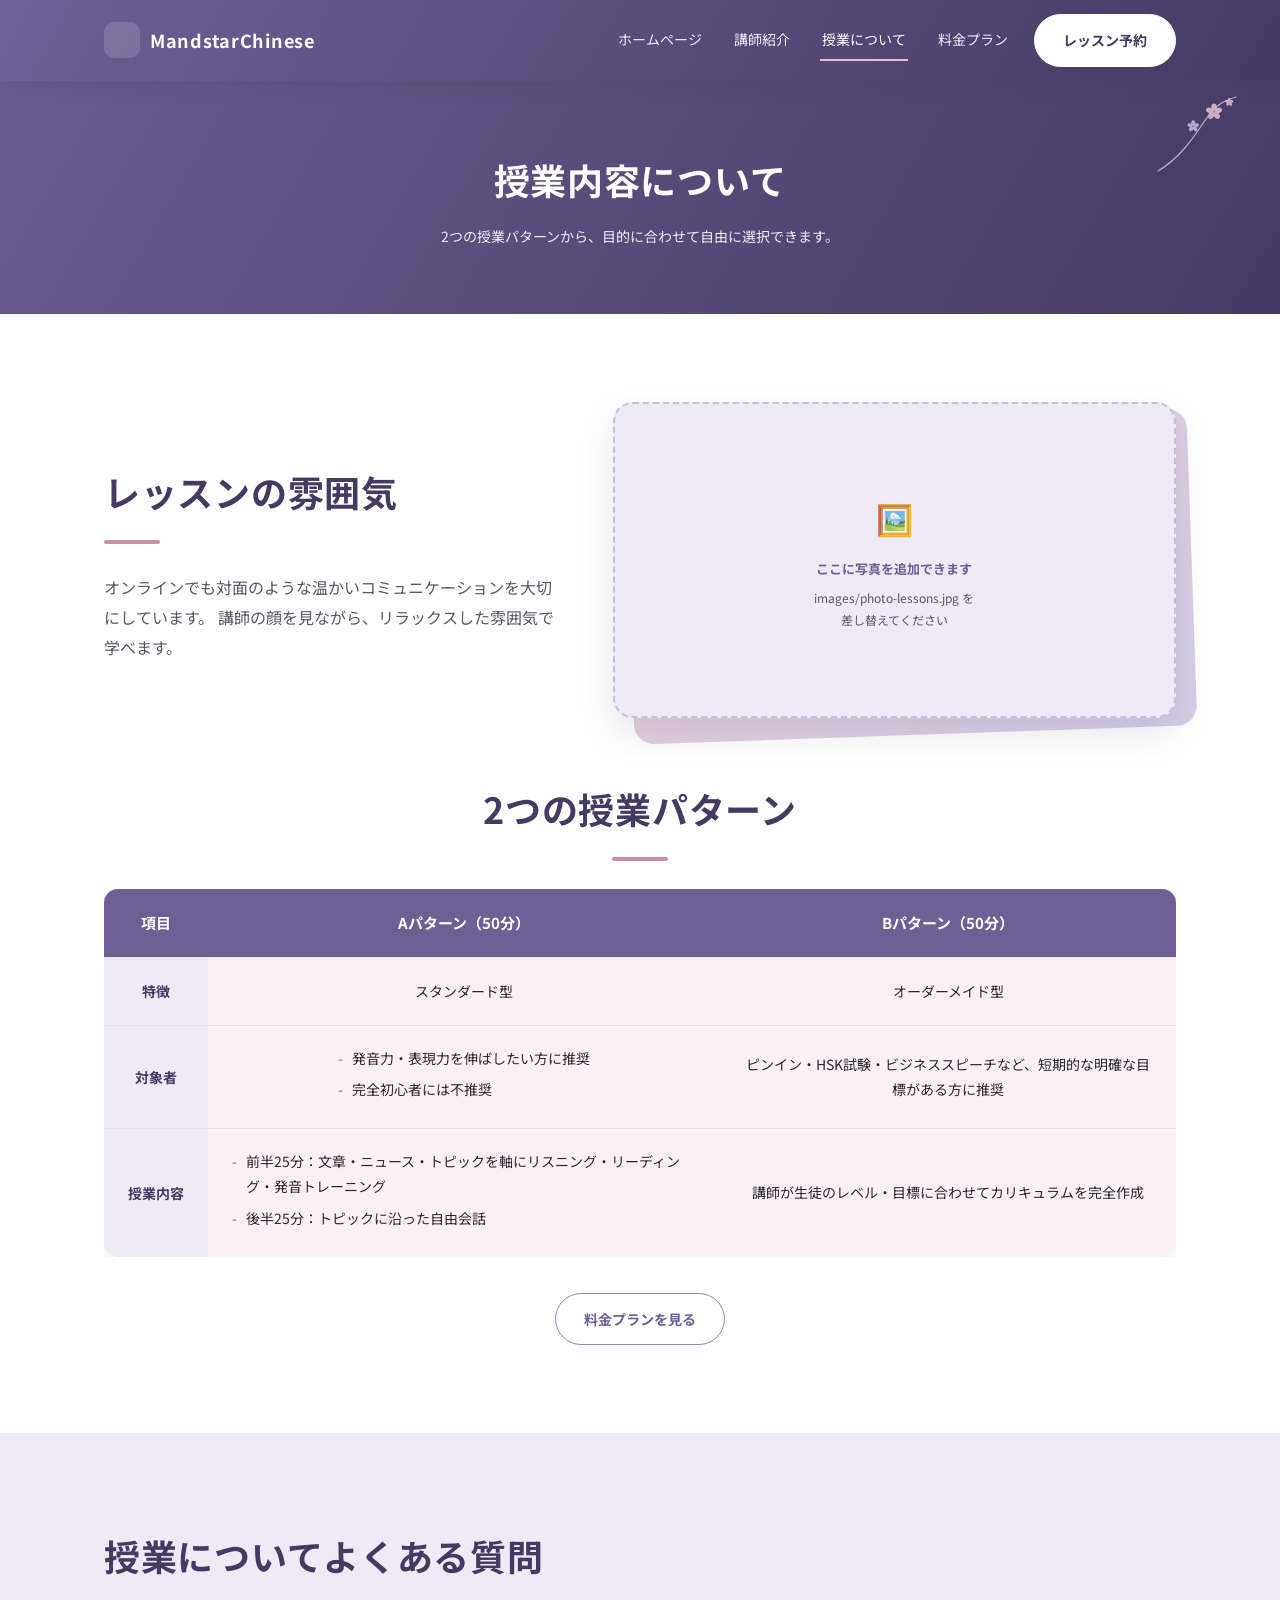
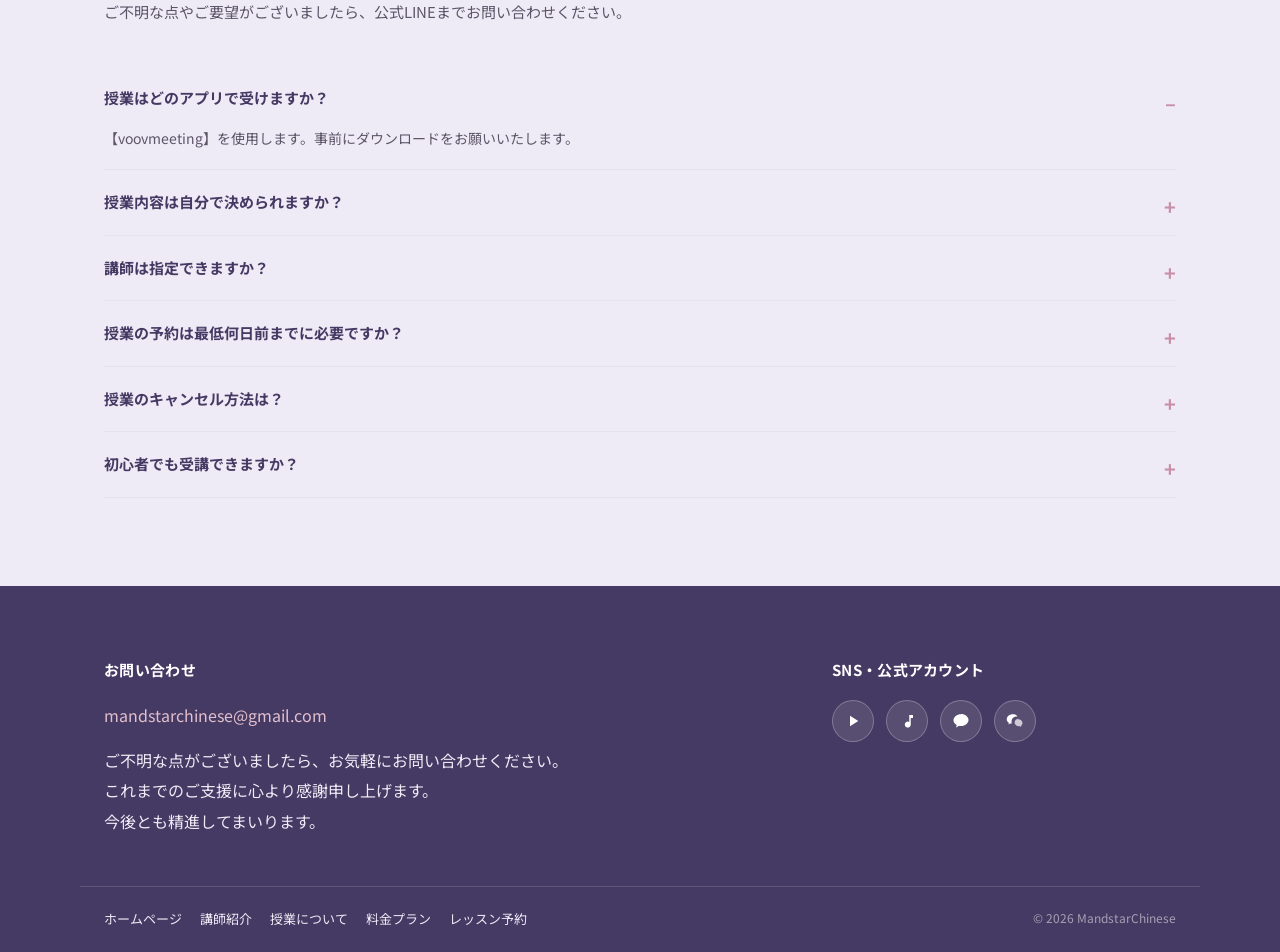
==== commit 9b368120: "Add files via upload" ====
--- a/lessons.html
+++ b/lessons.html
@@ -172,12 +172,20 @@
     </div>
     <div class="footer-col footer-social">
       <h3>SNS・公式アカウント</h3>
-      <ul>
-        <li><a href="#" data-social="youtube" target="_blank" rel="noopener">YouTube</a></li>
-        <li><a href="#" data-social="tiktok" target="_blank" rel="noopener">TikTok</a></li>
-        <li><a href="#" data-social="line" target="_blank" rel="noopener">LINE公式アカウント</a></li>
-        <li><a href="#" data-social="wechat" target="_blank" rel="noopener">WeChat</a></li>
-      </ul>
+      <div class="social-icons">
+        <a href="#" class="social-icon-btn" data-social="youtube" target="_blank" rel="noopener" aria-label="YouTube">
+          <svg viewBox="0 0 24 24"><path d="M8 5v14l11-7z"/></svg>
+        </a>
+        <a href="#" class="social-icon-btn" data-social="tiktok" target="_blank" rel="noopener" aria-label="TikTok">
+          <svg viewBox="0 0 24 24"><path d="M15 4v9.28A4 4 0 1 0 17 17V8h3V4h-5z"/></svg>
+        </a>
+        <a href="#" class="social-icon-btn" data-social="line" target="_blank" rel="noopener" aria-label="LINE">
+          <svg viewBox="0 0 24 24"><path d="M12 3C6.48 3 2 6.58 2 11c0 2.61 1.67 4.9 4.24 6.32-.15.86-.55 2.45-.63 2.83-.1.46.17.46.36.33.15-.1 2.32-1.57 3.27-2.22.9.15 1.83.24 2.76.24 5.52 0 10-3.58 10-8s-4.48-8-10-8z"/></svg>
+        </a>
+        <a href="#" class="social-icon-btn" data-social="wechat" target="_blank" rel="noopener" aria-label="WeChat">
+          <svg viewBox="0 0 24 24"><path d="M9 3C4.58 3 1 5.94 1 9.5c0 1.98 1.13 3.75 2.9 4.94-.09.5-.5 1.79-.53 1.92-.06.24.09.24.19.18.08-.05 1.24-.82 1.83-1.21.55.1 1.13.16 1.61.16.24 0 .48-.01.71-.03A5.6 5.6 0 0 1 7.5 12c0-3.31 3.13-6 7-6 .24 0 .48.01.71.03C14.4 3.62 11.9 3 9 3z"/><path d="M17.5 9c-3.31 0-6 2.24-6 5s2.69 5 6 5c.5 0 .98-.05 1.44-.14.45.29 1.35.85 1.42.9.08.05.2.05.15-.14-.03-.11-.35-1.1-.42-1.44C21.16 17.3 22 16 22 14.5c0-2.76-2.69-5-6-5z" opacity=".7"/></svg>
+        </a>
+      </div>
     </div>
   </div>
   <div class="footer-bottom">
--- a/css/style.css
+++ b/css/style.css
@@ -156,7 +156,18 @@
 @media (max-width: 760px) { .teacher-full { grid-template-columns: 1fr; padding: 22px; } }
 
 /* ---------- Worry / misconception boxes ---------- */
-.worry-card { border-radius: var(--radius-md); padding: 30px 26px; color: var(--white); font-size: 15px; line-height: 1.8; min-height: 120px; display: flex; align-items: center; }
+.worry-card {
+  border-radius: var(--radius-md); padding: 30px 26px; color: var(--white);
+  font-size: 15px; line-height: 1.8; min-height: 130px;
+  display: flex; flex-direction: column; justify-content: center;
+  box-shadow: 0 12px 26px rgba(69,58,99,.10);
+  transition: transform .25s ease, box-shadow .25s ease;
+  cursor: default;
+}
+.worry-card .worry-icon { font-size: 26px; margin-bottom: 10px; display: block; opacity: .95; }
+.worry-card:nth-child(odd) { transform: rotate(-1deg); }
+.worry-card:nth-child(even) { transform: rotate(1deg); }
+.worry-card:hover { transform: translateY(-6px) rotate(0deg) scale(1.02); box-shadow: 0 20px 40px rgba(69,58,99,.20); }
 .worry-card.v1 { background: var(--purple-900); }
 .worry-card.v2 { background: var(--pink-100); color: var(--purple-900); border: 1px solid var(--pink-300); }
 .worry-card.v3 { background: var(--purple-700); }
@@ -170,11 +181,12 @@
 
 /* ---------- Comparison table ---------- */
 .compare-table { width: 100%; border-collapse: collapse; border-radius: var(--radius-md); overflow: hidden; box-shadow: var(--shadow); }
-.compare-table th { background: var(--purple-300); color: var(--purple-900); padding: 18px 22px; font-size: 15px; text-align: left; }
+.compare-table th { background: var(--purple-300); color: var(--purple-900); padding: 18px 22px; font-size: 15px; text-align: center; }
 .compare-table th:first-child { background: var(--purple-100); }
-.compare-table td { padding: 20px 22px; font-size: 14px; vertical-align: top; border-top: 1px solid var(--border); }
+.compare-table td { padding: 20px 22px; font-size: 14px; vertical-align: middle; text-align: center; border-top: 1px solid var(--border); }
 .compare-table td:first-child { background: var(--pink-100); color: var(--ink-600); width: 30%; }
 .compare-table td:last-child { background: var(--purple-100); color: var(--ink-900); }
+.compare-table ul { display: inline-block; text-align: left; margin: 0 auto; }
 .compare-table ul li { margin-bottom: 6px; padding-left: 16px; position: relative; }
 .compare-table ul li::before { content: "•"; position: absolute; left: 0; color: var(--purple-700); }
 .table-scroll { overflow-x: auto; }
@@ -221,10 +233,11 @@
 
 /* ---------- Lessons page pattern table ---------- */
 .pattern-table { width: 100%; border-collapse: collapse; min-width: 640px; box-shadow: var(--shadow); border-radius: var(--radius-md); overflow: hidden; }
-.pattern-table th, .pattern-table td { padding: 20px 24px; border-top: 1px solid var(--border); text-align: left; vertical-align: top; font-size: 14px; }
+.pattern-table th, .pattern-table td { padding: 20px 24px; border-top: 1px solid var(--border); text-align: center; vertical-align: middle; font-size: 14px; }
 .pattern-table thead th { background: var(--purple-700); color: var(--white); border-top: none; font-size: 15px; }
 .pattern-table tbody th { background: var(--purple-100); color: var(--purple-900); white-space: nowrap; }
 .pattern-table tbody td { background: var(--pink-100); color: var(--ink-900); }
+.pattern-table tbody td ul { display: inline-block; text-align: left; margin: 0 auto; }
 .pattern-table tbody td ul li, .pattern-table tbody td { line-height: 1.8; }
 .pattern-table tbody td ul li { padding-left: 14px; position: relative; margin-bottom: 6px; }
 .pattern-table tbody td ul li::before { content: "-"; position: absolute; left: 0; color: var(--purple-700); }
@@ -245,6 +258,18 @@
 .footer-email a { color: var(--pink-300); }
 .footer-social ul li { margin-bottom: 8px; font-size: 14px; }
 .footer-note { font-size: 12px; color: var(--ink-300); margin-top: 10px; }
+
+/* SNSアイコンボタン（クリックして各SNSページへ移動） */
+.social-icons { display: flex; gap: 12px; flex-wrap: wrap; }
+.social-icon-btn {
+  width: 42px; height: 42px; border-radius: 50%;
+  background: rgba(255,255,255,.1);
+  border: 1px solid rgba(255,255,255,.25);
+  display: flex; align-items: center; justify-content: center;
+  transition: background .2s ease, transform .2s ease;
+}
+.social-icon-btn svg { width: 18px; height: 18px; fill: var(--white); }
+.social-icon-btn:hover { background: var(--pink-500); transform: translateY(-3px); border-color: var(--pink-500); }
 .footer-bottom { border-top: 1px solid rgba(255,255,255,.15); padding: 20px 24px; display: flex; justify-content: space-between; flex-wrap: wrap; gap: 12px; max-width: var(--max-width); margin: 0 auto; }
 .footer-nav { display: flex; gap: 18px; flex-wrap: wrap; font-size: 13px; }
 .copyright { font-size: 12px; color: var(--ink-300); }
@@ -322,6 +347,10 @@
 .image-slot.ratio-3-4 { aspect-ratio: 3/4; }
 .image-slot.ratio-16-9 { aspect-ratio: 16/9; }
 .image-slot.ratio-21-9 { aspect-ratio: 21/9; }
+.image-slot.ratio-32-9 { aspect-ratio: 32/9; }
+/* コンパクト表示（コンテンツを主役に、写真は控えめな脇役として使う場合） */
+.image-slot.compact { aspect-ratio: auto; height: 200px; max-width: 620px; margin: 0 auto; }
+@media (max-width: 700px) { .image-slot.compact { height: 160px; max-width: 100%; } }
 
 /* 写真とテキストを並べるレイアウト */
 .split-block { display: grid; grid-template-columns: 1.1fr .9fr; gap: 48px; align-items: center; position: relative; z-index: 1; }
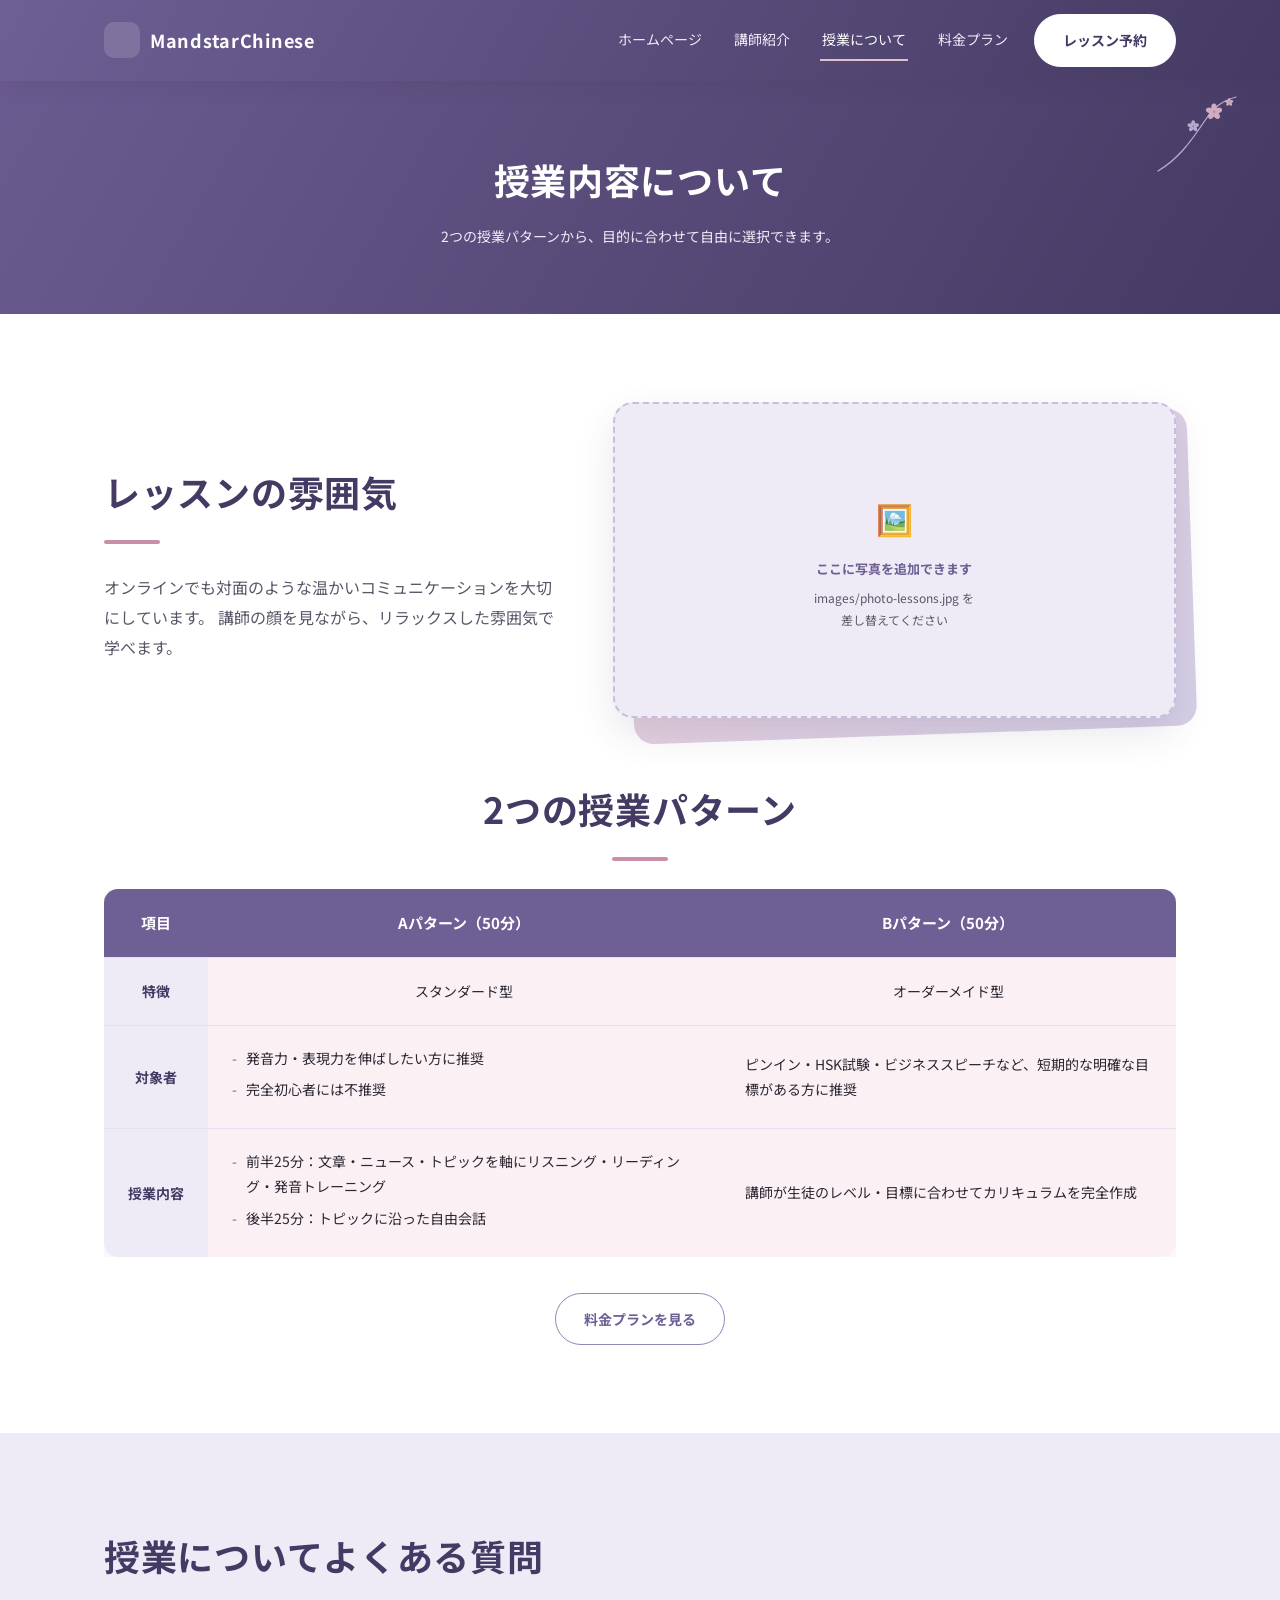
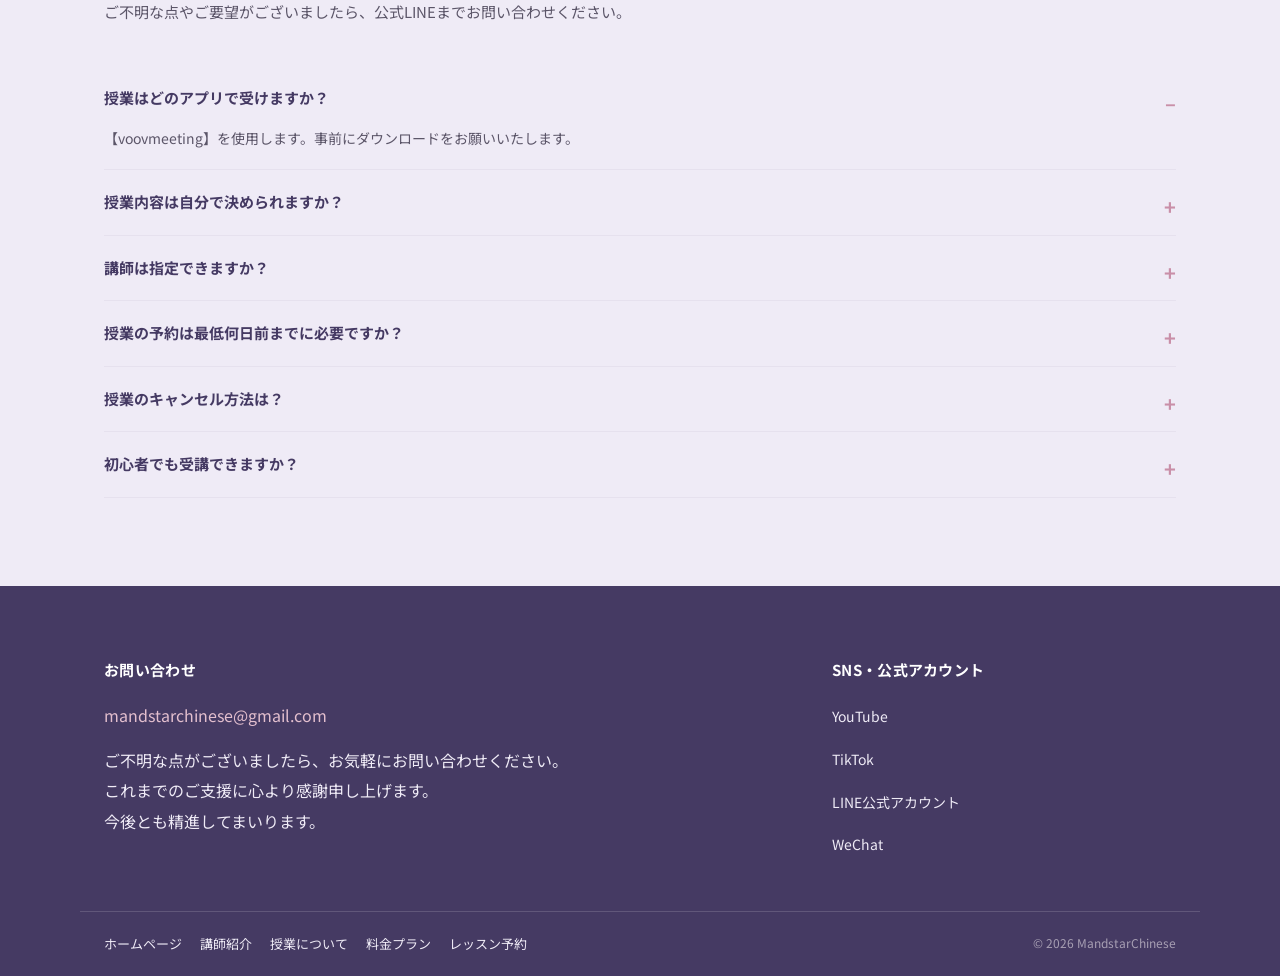
==== commit 8e18e468: "Add files via upload" ====
--- a/lessons.html
+++ b/lessons.html
@@ -91,7 +91,7 @@
                 <li>完全初心者には不推奨</li>
               </ul>
             </td>
-            <td>ピンイン・HSK試験・ビジネススピーチなど、短期的な明確な目標がある方に推奨</td>
+            <td class="cell-left">ピンイン・HSK試験・ビジネススピーチなど、短期的な明確な目標がある方に推奨</td>
           </tr>
           <tr>
             <th>授業内容</th>
@@ -101,7 +101,7 @@
                 <li>後半25分：トピックに沿った自由会話</li>
               </ul>
             </td>
-            <td>講師が生徒のレベル・目標に合わせてカリキュラムを完全作成</td>
+            <td class="cell-left">講師が生徒のレベル・目標に合わせてカリキュラムを完全作成</td>
           </tr>
         </tbody>
       </table>
@@ -172,20 +172,12 @@
     </div>
     <div class="footer-col footer-social">
       <h3>SNS・公式アカウント</h3>
-      <div class="social-icons">
-        <a href="#" class="social-icon-btn" data-social="youtube" target="_blank" rel="noopener" aria-label="YouTube">
-          <svg viewBox="0 0 24 24"><path d="M8 5v14l11-7z"/></svg>
-        </a>
-        <a href="#" class="social-icon-btn" data-social="tiktok" target="_blank" rel="noopener" aria-label="TikTok">
-          <svg viewBox="0 0 24 24"><path d="M15 4v9.28A4 4 0 1 0 17 17V8h3V4h-5z"/></svg>
-        </a>
-        <a href="#" class="social-icon-btn" data-social="line" target="_blank" rel="noopener" aria-label="LINE">
-          <svg viewBox="0 0 24 24"><path d="M12 3C6.48 3 2 6.58 2 11c0 2.61 1.67 4.9 4.24 6.32-.15.86-.55 2.45-.63 2.83-.1.46.17.46.36.33.15-.1 2.32-1.57 3.27-2.22.9.15 1.83.24 2.76.24 5.52 0 10-3.58 10-8s-4.48-8-10-8z"/></svg>
-        </a>
-        <a href="#" class="social-icon-btn" data-social="wechat" target="_blank" rel="noopener" aria-label="WeChat">
-          <svg viewBox="0 0 24 24"><path d="M9 3C4.58 3 1 5.94 1 9.5c0 1.98 1.13 3.75 2.9 4.94-.09.5-.5 1.79-.53 1.92-.06.24.09.24.19.18.08-.05 1.24-.82 1.83-1.21.55.1 1.13.16 1.61.16.24 0 .48-.01.71-.03A5.6 5.6 0 0 1 7.5 12c0-3.31 3.13-6 7-6 .24 0 .48.01.71.03C14.4 3.62 11.9 3 9 3z"/><path d="M17.5 9c-3.31 0-6 2.24-6 5s2.69 5 6 5c.5 0 .98-.05 1.44-.14.45.29 1.35.85 1.42.9.08.05.2.05.15-.14-.03-.11-.35-1.1-.42-1.44C21.16 17.3 22 16 22 14.5c0-2.76-2.69-5-6-5z" opacity=".7"/></svg>
-        </a>
-      </div>
+      <ul class="footer-social-list">
+        <li><a href="#" data-social="youtube" target="_blank" rel="noopener">YouTube</a></li>
+        <li><a href="#" data-social="tiktok" target="_blank" rel="noopener">TikTok</a></li>
+        <li><a href="#" data-social="line" target="_blank" rel="noopener">LINE公式アカウント</a></li>
+        <li><a href="#" data-social="wechat" target="_blank" rel="noopener">WeChat</a></li>
+      </ul>
     </div>
   </div>
   <div class="footer-bottom">
--- a/css/style.css
+++ b/css/style.css
@@ -159,15 +159,14 @@
 .worry-card {
   border-radius: var(--radius-md); padding: 30px 26px; color: var(--white);
   font-size: 15px; line-height: 1.8; min-height: 130px;
-  display: flex; flex-direction: column; justify-content: center;
+  display: flex; flex-direction: column; align-items: center; justify-content: center;
+  text-align: center;
   box-shadow: 0 12px 26px rgba(69,58,99,.10);
   transition: transform .25s ease, box-shadow .25s ease;
   cursor: default;
 }
-.worry-card .worry-icon { font-size: 26px; margin-bottom: 10px; display: block; opacity: .95; }
-.worry-card:nth-child(odd) { transform: rotate(-1deg); }
-.worry-card:nth-child(even) { transform: rotate(1deg); }
-.worry-card:hover { transform: translateY(-6px) rotate(0deg) scale(1.02); box-shadow: 0 20px 40px rgba(69,58,99,.20); }
+.worry-card .worry-icon { font-size: 26px; margin: 0 auto 10px; display: block; opacity: .95; text-align: center; }
+.worry-card:hover { transform: translateY(-6px) scale(1.03); box-shadow: 0 20px 40px rgba(69,58,99,.20); }
 .worry-card.v1 { background: var(--purple-900); }
 .worry-card.v2 { background: var(--pink-100); color: var(--purple-900); border: 1px solid var(--pink-300); }
 .worry-card.v3 { background: var(--purple-700); }
@@ -183,10 +182,10 @@
 .compare-table { width: 100%; border-collapse: collapse; border-radius: var(--radius-md); overflow: hidden; box-shadow: var(--shadow); }
 .compare-table th { background: var(--purple-300); color: var(--purple-900); padding: 18px 22px; font-size: 15px; text-align: center; }
 .compare-table th:first-child { background: var(--purple-100); }
-.compare-table td { padding: 20px 22px; font-size: 14px; vertical-align: middle; text-align: center; border-top: 1px solid var(--border); }
+.compare-table td { padding: 20px 22px; font-size: 14px; vertical-align: middle; text-align: left; border-top: 1px solid var(--border); }
 .compare-table td:first-child { background: var(--pink-100); color: var(--ink-600); width: 30%; }
 .compare-table td:last-child { background: var(--purple-100); color: var(--ink-900); }
-.compare-table ul { display: inline-block; text-align: left; margin: 0 auto; }
+.compare-table ul { margin: 0; }
 .compare-table ul li { margin-bottom: 6px; padding-left: 16px; position: relative; }
 .compare-table ul li::before { content: "•"; position: absolute; left: 0; color: var(--purple-700); }
 .table-scroll { overflow-x: auto; }
@@ -237,7 +236,8 @@
 .pattern-table thead th { background: var(--purple-700); color: var(--white); border-top: none; font-size: 15px; }
 .pattern-table tbody th { background: var(--purple-100); color: var(--purple-900); white-space: nowrap; }
 .pattern-table tbody td { background: var(--pink-100); color: var(--ink-900); }
-.pattern-table tbody td ul { display: inline-block; text-align: left; margin: 0 auto; }
+.pattern-table tbody td:has(ul), .pattern-table tbody td.cell-left { text-align: left; }
+.pattern-table tbody td ul { margin: 0; }
 .pattern-table tbody td ul li, .pattern-table tbody td { line-height: 1.8; }
 .pattern-table tbody td ul li { padding-left: 14px; position: relative; margin-bottom: 6px; }
 .pattern-table tbody td ul li::before { content: "-"; position: absolute; left: 0; color: var(--purple-700); }
@@ -256,20 +256,16 @@
 .footer-inner { max-width: var(--max-width); margin: 0 auto; padding: 0 24px; display: grid; grid-template-columns: 2fr 1fr; gap: 40px; padding-bottom: 50px; }
 .footer-col h3 { color: var(--white); font-size: 15px; margin-bottom: 16px; }
 .footer-email a { color: var(--pink-300); }
-.footer-social ul li { margin-bottom: 8px; font-size: 14px; }
 .footer-note { font-size: 12px; color: var(--ink-300); margin-top: 10px; }
 
-/* SNSアイコンボタン（クリックして各SNSページへ移動） */
-.social-icons { display: flex; gap: 12px; flex-wrap: wrap; }
-.social-icon-btn {
-  width: 42px; height: 42px; border-radius: 50%;
-  background: rgba(255,255,255,.1);
-  border: 1px solid rgba(255,255,255,.25);
-  display: flex; align-items: center; justify-content: center;
-  transition: background .2s ease, transform .2s ease;
-}
-.social-icon-btn svg { width: 18px; height: 18px; fill: var(--white); }
-.social-icon-btn:hover { background: var(--pink-500); transform: translateY(-3px); border-color: var(--pink-500); }
+/* SNSテキストリンク（整然と並べて、クリックで各SNSページへ移動） */
+.footer-social-list { display: flex; flex-direction: column; gap: 10px; }
+.footer-social-list a {
+  display: inline-block; font-size: 14px; color: var(--purple-100);
+  border-bottom: 1px solid transparent; padding-bottom: 2px; width: fit-content;
+  transition: color .2s ease, border-color .2s ease;
+}
+.footer-social-list a:hover { color: var(--white); border-color: var(--pink-300); }
 .footer-bottom { border-top: 1px solid rgba(255,255,255,.15); padding: 20px 24px; display: flex; justify-content: space-between; flex-wrap: wrap; gap: 12px; max-width: var(--max-width); margin: 0 auto; }
 .footer-nav { display: flex; gap: 18px; flex-wrap: wrap; font-size: 13px; }
 .copyright { font-size: 12px; color: var(--ink-300); }
@@ -349,8 +345,13 @@
 .image-slot.ratio-21-9 { aspect-ratio: 21/9; }
 .image-slot.ratio-32-9 { aspect-ratio: 32/9; }
 /* コンパクト表示（コンテンツを主役に、写真は控えめな脇役として使う場合） */
-.image-slot.compact { aspect-ratio: auto; height: 200px; max-width: 620px; margin: 0 auto; }
-@media (max-width: 700px) { .image-slot.compact { height: 160px; max-width: 100%; } }
+.image-slot.compact { aspect-ratio: auto; height: 320px; }
+@media (max-width: 700px) { .image-slot.compact { height: 200px; } }
+
+/* 影・ホバーなしのシンプル表示（誤解セクションの右側写真など） */
+.image-slot.no-effect { box-shadow: none; transition: none; }
+.image-slot.no-effect:hover { transform: none; box-shadow: none; }
+.image-slot.stretch-fill { aspect-ratio: auto; height: 100%; }
 
 /* 写真とテキストを並べるレイアウト */
 .split-block { display: grid; grid-template-columns: 1.1fr .9fr; gap: 48px; align-items: center; position: relative; z-index: 1; }
@@ -366,3 +367,29 @@
 @media (max-width: 860px) {
   .hero.hero-split .hero-inner { grid-template-columns: 1fr; }
 }
+
+/* ==========================================================================
+   ページ切り替え時の「ふわっと落ちる」演出
+   ページ内の主要ブロックが少しずつ遅れてフェード＋ドロップインします。
+   ========================================================================== */
+@keyframes pageDropIn {
+  from { opacity: 0; transform: translateY(16px); }
+  to { opacity: 1; transform: translateY(0); }
+}
+body > * { animation: pageDropIn .6s cubic-bezier(.22,1,.36,1) both; }
+body > *:nth-child(1) { animation-delay: 0s; }
+body > *:nth-child(2) { animation-delay: .06s; }
+body > *:nth-child(3) { animation-delay: .12s; }
+body > *:nth-child(4) { animation-delay: .18s; }
+body > *:nth-child(5) { animation-delay: .24s; }
+body > *:nth-child(6) { animation-delay: .30s; }
+body > *:nth-child(7) { animation-delay: .36s; }
+body > *:nth-child(8) { animation-delay: .42s; }
+body > *:nth-child(9) { animation-delay: .48s; }
+body > *:nth-child(10) { animation-delay: .54s; }
+body > *:nth-child(11) { animation-delay: .60s; }
+body > *:nth-child(n+12) { animation-delay: .66s; }
+
+@media (prefers-reduced-motion: reduce) {
+  body > * { animation: none !important; }
+}
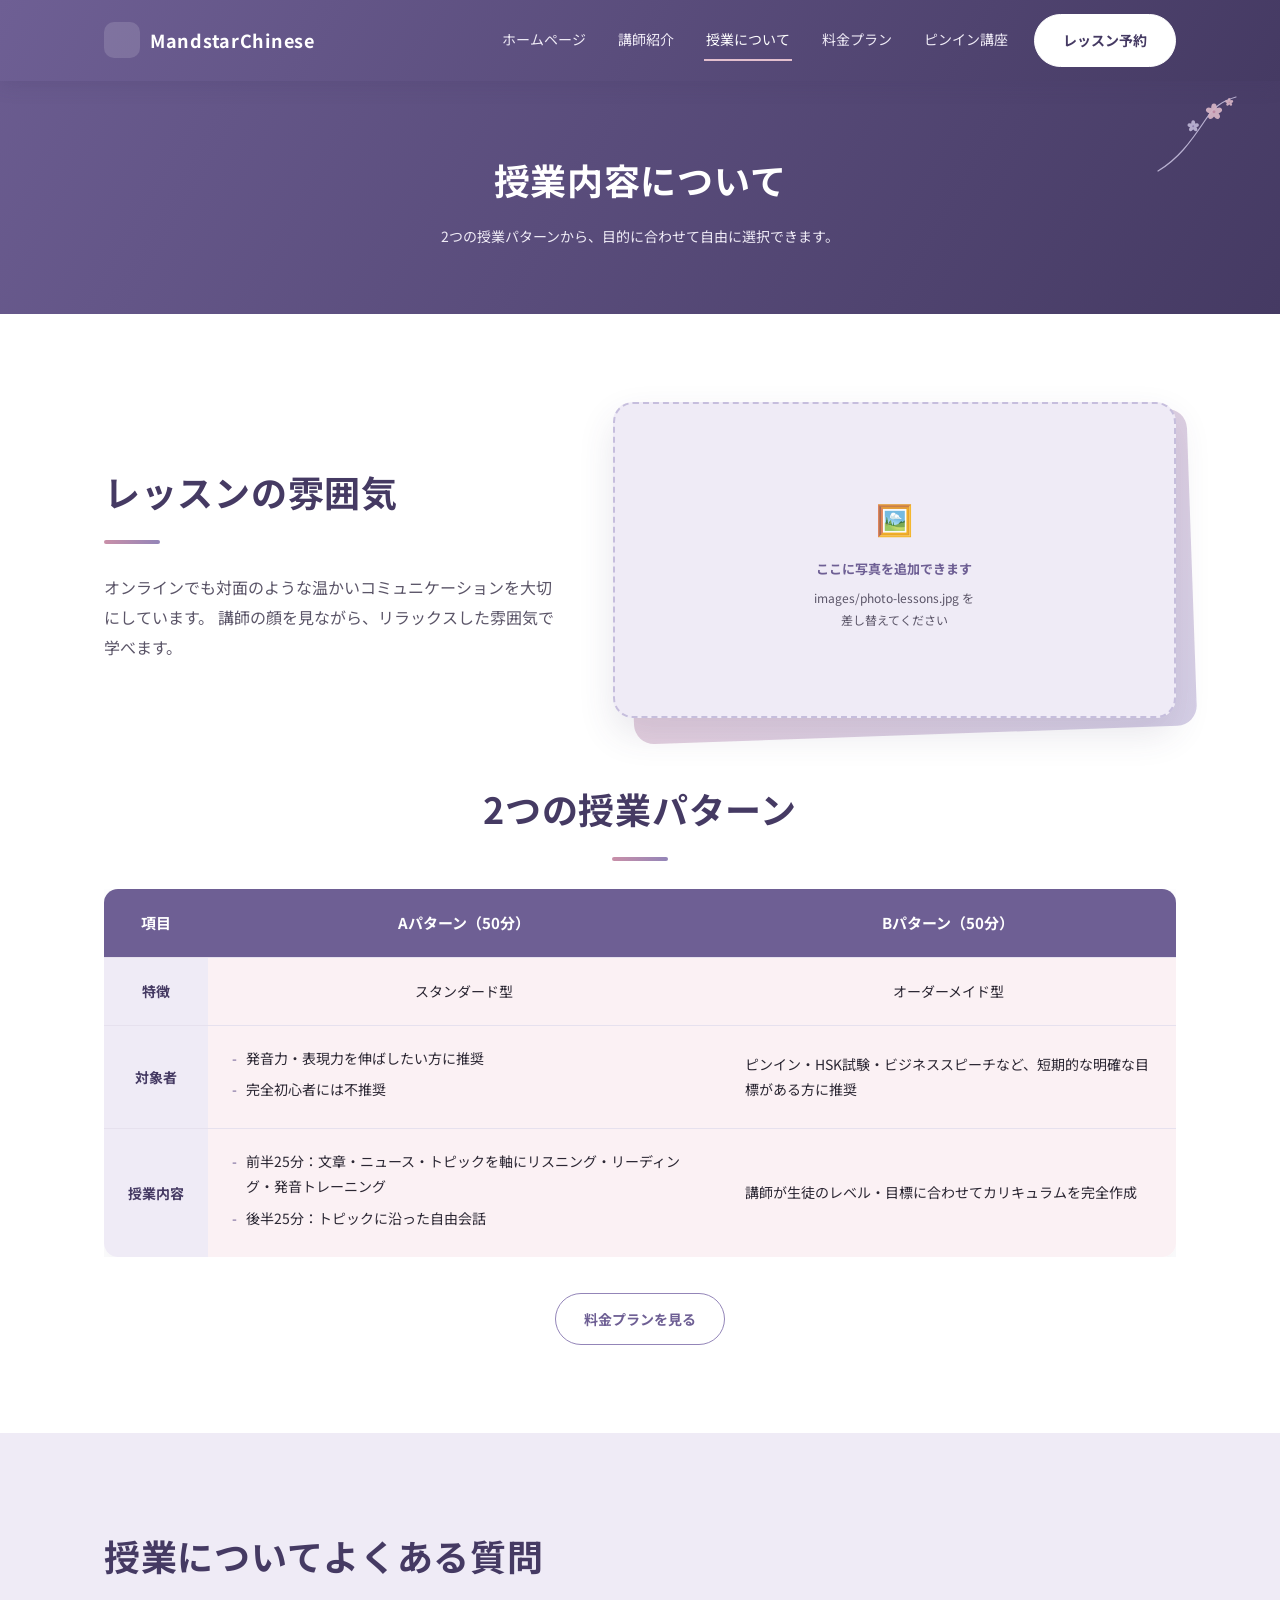
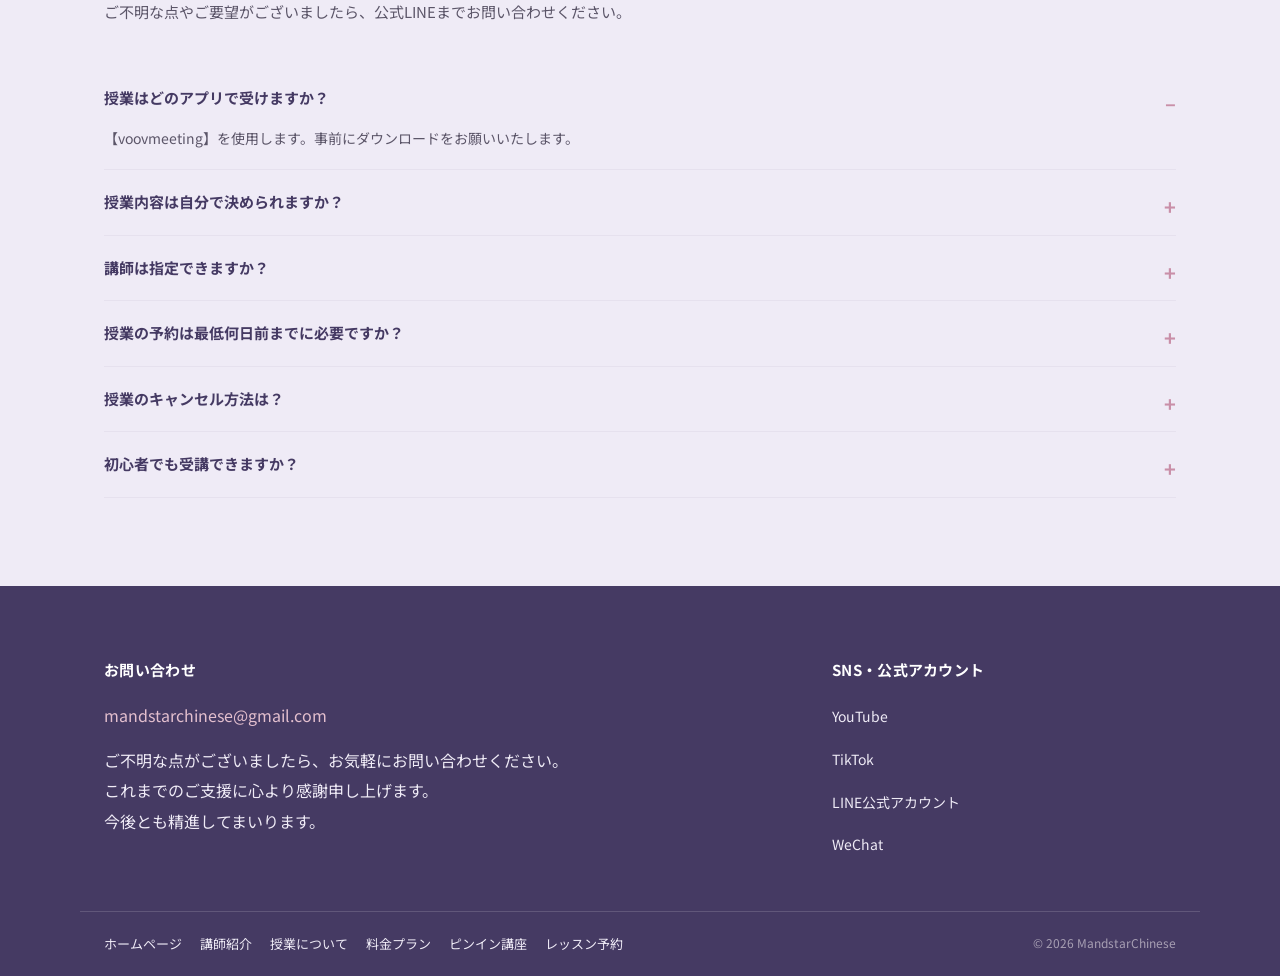
==== commit 22f21432: "Add files via upload" ====
--- a/lessons.html
+++ b/lessons.html
@@ -21,6 +21,7 @@
       <a href="teachers.html" class="nav-link">講師紹介</a>
       <a href="lessons.html" class="nav-link active">授業について</a>
       <a href="pricing.html" class="nav-link">料金プラン</a>
+      <a href="pinyin-course.html" class="nav-link">ピンイン講座</a>
     </nav>
     <a href="#" class="btn btn-pill" data-reservation-link target="_blank" rel="noopener">レッスン予約</a>
     <button class="nav-toggle" id="nav-toggle" aria-label="メニューを開く">&#9776;</button>
@@ -186,6 +187,7 @@
       <a href="teachers.html">講師紹介</a>
       <a href="lessons.html">授業について</a>
       <a href="pricing.html">料金プラン</a>
+      <a href="pinyin-course.html">ピンイン講座</a>
       <a href="#" data-reservation-link target="_blank" rel="noopener">レッスン予約</a>
     </nav>
     <p class="copyright">&copy; 2026 MandstarChinese</p>
--- a/css/style.css
+++ b/css/style.css
@@ -59,7 +59,7 @@
 .section-title { font-size: clamp(26px, 3.4vw, 36px); color: var(--purple-900); margin-bottom: 8px; }
 .section-sub { color: var(--ink-600); font-size: 15px; margin-bottom: 40px; }
 
-.title-bar { width: 56px; height: 4px; background: var(--pink-500); border-radius: 2px; margin: 14px 0 28px; }
+.title-bar { width: 56px; height: 4px; background: linear-gradient(90deg, var(--pink-500), var(--purple-500)); border-radius: 2px; margin: 14px 0 28px; }
 .center { text-align: center; }
 .center .title-bar { margin-left: auto; margin-right: auto; }
 
@@ -109,29 +109,40 @@
 
 /* ---------- Hero ---------- */
 .hero { position: relative; overflow: hidden; color: var(--white); background: var(--purple-700); }
-.hero-inner { max-width: var(--max-width); margin: 0 auto; padding: 64px 24px 90px; position: relative; z-index: 2; }
+.hero-inner { max-width: var(--max-width); margin: 0 auto; padding: 52px 24px 64px; position: relative; z-index: 2; }
 .hero h1 { font-size: clamp(32px, 5vw, 54px); line-height: 1.4; margin-bottom: 26px; }
 .hero p { max-width: 640px; color: var(--purple-100); font-size: 16px; }
 
 /* 背景写真＋グラデーションのオーバーレイ（写真が無い場合はグラデーションのみ表示） */
 .section-bg-photo { position: absolute; inset: 0; width: 100%; height: 100%; object-fit: cover; z-index: 0; }
 .section-overlay { position: absolute; inset: 0; z-index: 1; }
-.hero .section-overlay { background: linear-gradient(180deg, rgba(69,58,99,.88), rgba(69,58,99,.78)); }
+/* ヒーローは背景写真全面表示＋低めの不透明度の黒レイヤーで文字を読みやすくする */
+.hero .section-overlay { background: rgba(0,0,0,.35); }
 
 .stats-bar { background: var(--purple-500); color: var(--white); overflow-x: auto; }
 .stats-grid { display: grid; grid-template-columns: repeat(4, 1fr); }
 .stat-item { padding: 30px 14px; border-left: 1px solid rgba(255,255,255,.28); text-align: center; }
 .stat-item:first-child { border-left: none; }
-.stat-num { font-size: clamp(19px, 2.2vw, 26px); font-weight: 700; margin-bottom: 8px; white-space: nowrap; }
+.stat-num {
+  font-size: clamp(19px, 2.2vw, 26px); font-weight: 700; margin-bottom: 8px; white-space: nowrap;
+  background: linear-gradient(90deg, var(--white), var(--pink-300));
+  -webkit-background-clip: text; background-clip: text; color: transparent;
+}
 .stat-label { font-size: clamp(10.5px, 1.05vw, 13px); color: var(--purple-100); line-height: 1.6; white-space: nowrap; }
 @media (max-width: 620px) {
   .stats-grid { grid-template-columns: repeat(4, minmax(160px, 1fr)); }
 }
 
 /* ---------- About ---------- */
-.about-section { background: var(--purple-900); color: var(--white); }
+.about-section { position: relative; overflow: hidden; background: var(--purple-900); color: var(--white); }
 .about-section .section-title { color: var(--white); white-space: nowrap; font-size: clamp(19px, 2.3vw, 32px); }
 .about-section p { color: var(--purple-100); max-width: 820px; }
+.about-section::after {
+  content: ""; position: absolute; width: 420px; height: 420px; border-radius: 50%;
+  background: radial-gradient(circle, rgba(201,143,168,.22), transparent 70%);
+  top: -140px; right: -120px; z-index: 0; pointer-events: none;
+}
+.about-section .container { position: relative; z-index: 1; }
 
 /* ---------- Card grid ---------- */
 .card-grid { display: grid; gap: 22px; }
@@ -165,7 +176,15 @@
   transition: transform .25s ease, box-shadow .25s ease;
   cursor: default;
 }
-.worry-card .worry-icon { font-size: 26px; margin: 0 auto 10px; display: block; opacity: .95; text-align: center; }
+.worry-card .worry-icon {
+  position: relative; font-size: 26px; margin: 0 auto 10px; display: block; opacity: .95; text-align: center;
+  animation: floatBounce 3s ease-in-out infinite;
+}
+.worry-card:nth-child(2) .worry-icon { animation-delay: .3s; }
+.worry-card:nth-child(3) .worry-icon { animation-delay: .6s; }
+.worry-card:nth-child(4) .worry-icon { animation-delay: .9s; }
+.worry-card:nth-child(5) .worry-icon { animation-delay: 1.2s; }
+.worry-card:nth-child(6) .worry-icon { animation-delay: 1.5s; }
 .worry-card:hover { transform: translateY(-6px) scale(1.03); box-shadow: 0 20px 40px rgba(69,58,99,.20); }
 .worry-card.v1 { background: var(--purple-900); }
 .worry-card.v2 { background: var(--pink-100); color: var(--purple-900); border: 1px solid var(--pink-300); }
@@ -192,7 +211,13 @@
 .table-scroll table { min-width: 640px; }
 
 /* ---------- Booking flow ---------- */
-.flow-section { background: var(--purple-700); color: var(--white); }
+.flow-section { position: relative; overflow: hidden; background: var(--purple-700); color: var(--white); }
+.flow-section::before {
+  content: ""; position: absolute; width: 380px; height: 380px; border-radius: 50%;
+  background: radial-gradient(circle, rgba(255,255,255,.10), transparent 70%);
+  bottom: -160px; left: -100px; z-index: 0; pointer-events: none;
+}
+.flow-section .container { position: relative; z-index: 1; }
 .flow-section .section-title { color: var(--white); }
 .flow-section .section-sub { color: var(--purple-100); }
 .flow-steps { max-width: 560px; margin: 0 auto; position: relative; }
@@ -360,13 +385,9 @@
 @media (max-width: 860px) {
   .split-block, .split-block.reverse { grid-template-columns: 1fr; }
   .split-block.reverse .split-photo { order: 0; }
-}
-
-/* ヒーローを2カラム（テキスト＋写真）にする */
-.hero.hero-split .hero-inner { display: grid; grid-template-columns: 1.15fr .85fr; gap: 40px; align-items: center; position: relative; z-index: 1; }
-@media (max-width: 860px) {
-  .hero.hero-split .hero-inner { grid-template-columns: 1fr; }
-}
+  .split-photo.image-slot.stretch-fill { margin-left: 0 !important; margin-right: 0 !important; min-height: 260px !important; }
+}
+
 
 /* ==========================================================================
    ページ切り替え時の「ふわっと落ちる」演出
@@ -393,3 +414,131 @@
 @media (prefers-reduced-motion: reduce) {
   body > * { animation: none !important; }
 }
+
+/* ==========================================================================
+   跳動アイコン・回転リングのキーフレーム
+   ========================================================================== */
+@keyframes floatBounce {
+  0%, 100% { transform: translateY(0); }
+  50% { transform: translateY(-6px); }
+}
+.sakura-decor { animation: floatBounce 5s ease-in-out infinite; }
+
+/* ==========================================================================
+   スクロール連動の入場アニメーション（タイトルのフェード／横線のスライド）
+   js/main.js の IntersectionObserver が .reveal-fade / .reveal-bar に
+   自動で付与し、画面内に入ると .in-view を追加します。
+   ========================================================================== */
+.reveal-fade {
+  opacity: 0;
+  transform: translateY(18px);
+  transition: opacity .7s cubic-bezier(.22,1,.36,1), transform .7s cubic-bezier(.22,1,.36,1);
+}
+.reveal-fade.in-view { opacity: 1; transform: translateY(0); }
+
+.reveal-bar {
+  transform: scaleX(0);
+  transform-origin: right;
+  transition: transform .7s cubic-bezier(.22,1,.36,1) .15s;
+}
+.reveal-bar.in-view { transform: scaleX(1); }
+.center .reveal-bar, .reveal-bar.origin-center { transform-origin: center; }
+
+/* ==========================================================================
+   ポスターカルーセル（自動循環スライド）
+   ========================================================================== */
+.poster-carousel {
+  position: relative;
+  max-width: 880px;
+  margin: 0 auto;
+  height: 380px;
+  border-radius: var(--radius-lg);
+  overflow: hidden;
+  box-shadow: var(--shadow);
+  background: var(--purple-100);
+}
+.poster-slide {
+  position: absolute; inset: 0;
+  opacity: 0;
+  transition: opacity 1.1s ease;
+  z-index: 1;
+}
+.poster-slide.is-active { opacity: 1; z-index: 2; }
+.poster-slide img { position: absolute; inset: 0; width: 100%; height: 100%; object-fit: cover; }
+.poster-slide .slot-placeholder { position: relative; z-index: 1; height: 100%; display: flex; flex-direction: column; align-items: center; justify-content: center; text-align: center; padding: 20px; color: var(--purple-700); }
+.poster-dots { display: flex; justify-content: center; gap: 8px; margin-top: 16px; }
+.poster-dots span { width: 8px; height: 8px; border-radius: 50%; background: var(--purple-300); transition: background .3s ease, transform .3s ease; }
+.poster-dots span.is-active { background: var(--purple-700); transform: scale(1.3); }
+@media (max-width: 700px) { .poster-carousel { height: 220px; } }
+
+@media (prefers-reduced-motion: reduce) {
+  .reveal-fade, .reveal-bar { transition: none !important; opacity: 1 !important; transform: none !important; }
+  .worry-card .worry-icon, .worry-card .worry-icon::before, .sakura-decor { animation: none !important; }
+  .poster-slide { transition: none !important; }
+}
+
+/* ==========================================================================
+   ピンイン講座ページ専用コンポーネント
+   ========================================================================== */
+/* 「選ばれる理由」ナンバーカード */
+.reason-grid { display: grid; grid-template-columns: repeat(3, 1fr); gap: 22px; }
+@media (max-width: 860px) { .reason-grid { grid-template-columns: 1fr; } }
+.reason-card {
+  position: relative; background: var(--white); border: 1px solid var(--border);
+  border-radius: var(--radius-lg); padding: 28px 26px 24px; box-shadow: var(--shadow);
+  transition: transform .2s ease, box-shadow .2s ease;
+}
+.reason-card:hover { transform: translateY(-4px); box-shadow: 0 20px 40px rgba(69,58,99,.16); }
+.reason-num {
+  position: absolute; top: 16px; right: 20px; font-size: 34px; font-weight: 700;
+  color: var(--purple-300); line-height: 1;
+}
+.reason-card h3 { color: var(--purple-900); font-size: 16px; margin-bottom: 10px; padding-right: 40px; line-height: 1.5; }
+.reason-card p { color: var(--ink-600); font-size: 13.5px; }
+
+/* カリキュラム表（pattern-table を流用し、記入待ちの回は控えめに表示） */
+.curriculum-table th:first-child, .curriculum-table td:first-child { width: 64px; white-space: nowrap; }
+.curriculum-table tbody tr.placeholder-row td,
+.curriculum-table tbody tr.placeholder-row th { color: var(--ink-300); font-style: italic; }
+
+/* 料金カードの取り消し線価格 */
+.price-strike { text-decoration: line-through; color: var(--ink-300); font-size: 14px; margin-right: 10px; }
+
+/* LINE予約の案内ボックス */
+.line-cta-box {
+  background: var(--pink-100); border: 1px solid var(--pink-300); border-radius: var(--radius-md);
+  padding: 22px 26px; font-size: 13.5px; color: var(--ink-600); text-align: center; margin-top: 20px;
+}
+.line-cta-box strong { color: var(--purple-900); }
+
+/* MandstarChinese本サイトへ誘導するミニ紹介カード */
+.course-about-cta {
+  background: linear-gradient(120deg, var(--purple-700), var(--purple-900));
+  color: var(--white); border-radius: var(--radius-lg); padding: 48px 36px;
+  text-align: center; box-shadow: var(--shadow); position: relative; overflow: hidden;
+}
+.course-about-cta::after {
+  content: ""; position: absolute; width: 320px; height: 320px; border-radius: 50%;
+  background: radial-gradient(circle, rgba(201,143,168,.20), transparent 70%);
+  top: -120px; right: -100px; z-index: 0; pointer-events: none;
+}
+.course-about-cta > * { position: relative; z-index: 1; }
+.course-about-cta h2 { color: var(--white); font-size: clamp(20px, 2.6vw, 28px); margin-bottom: 14px; }
+.course-about-cta p { color: var(--purple-100); max-width: 640px; margin: 0 auto 24px; font-size: 14.5px; }
+.course-about-stats { display: flex; justify-content: center; gap: 34px; flex-wrap: wrap; margin-bottom: 28px; }
+.course-about-stats .num {
+  font-size: clamp(20px, 2.4vw, 28px); font-weight: 700;
+  background: linear-gradient(90deg, var(--white), var(--pink-300));
+  -webkit-background-clip: text; background-clip: text; color: transparent;
+}
+.course-about-stats .label { font-size: 12px; color: var(--purple-100); margin-top: 4px; }
+
+/* ホームページに載せる講座プロモーションバナー */
+.course-promo {
+  background: linear-gradient(120deg, var(--pink-100), var(--purple-100));
+  border-radius: var(--radius-lg); padding: 40px 36px;
+  display: flex; align-items: center; justify-content: space-between; gap: 28px; flex-wrap: wrap;
+}
+.course-promo .promo-text h3 { color: var(--purple-900); font-size: 20px; margin-bottom: 8px; }
+.course-promo .promo-text p { color: var(--ink-600); font-size: 13.5px; max-width: 520px; }
+.course-promo .promo-price { font-size: 13px; color: var(--pink-500); font-weight: 700; margin-top: 6px; }
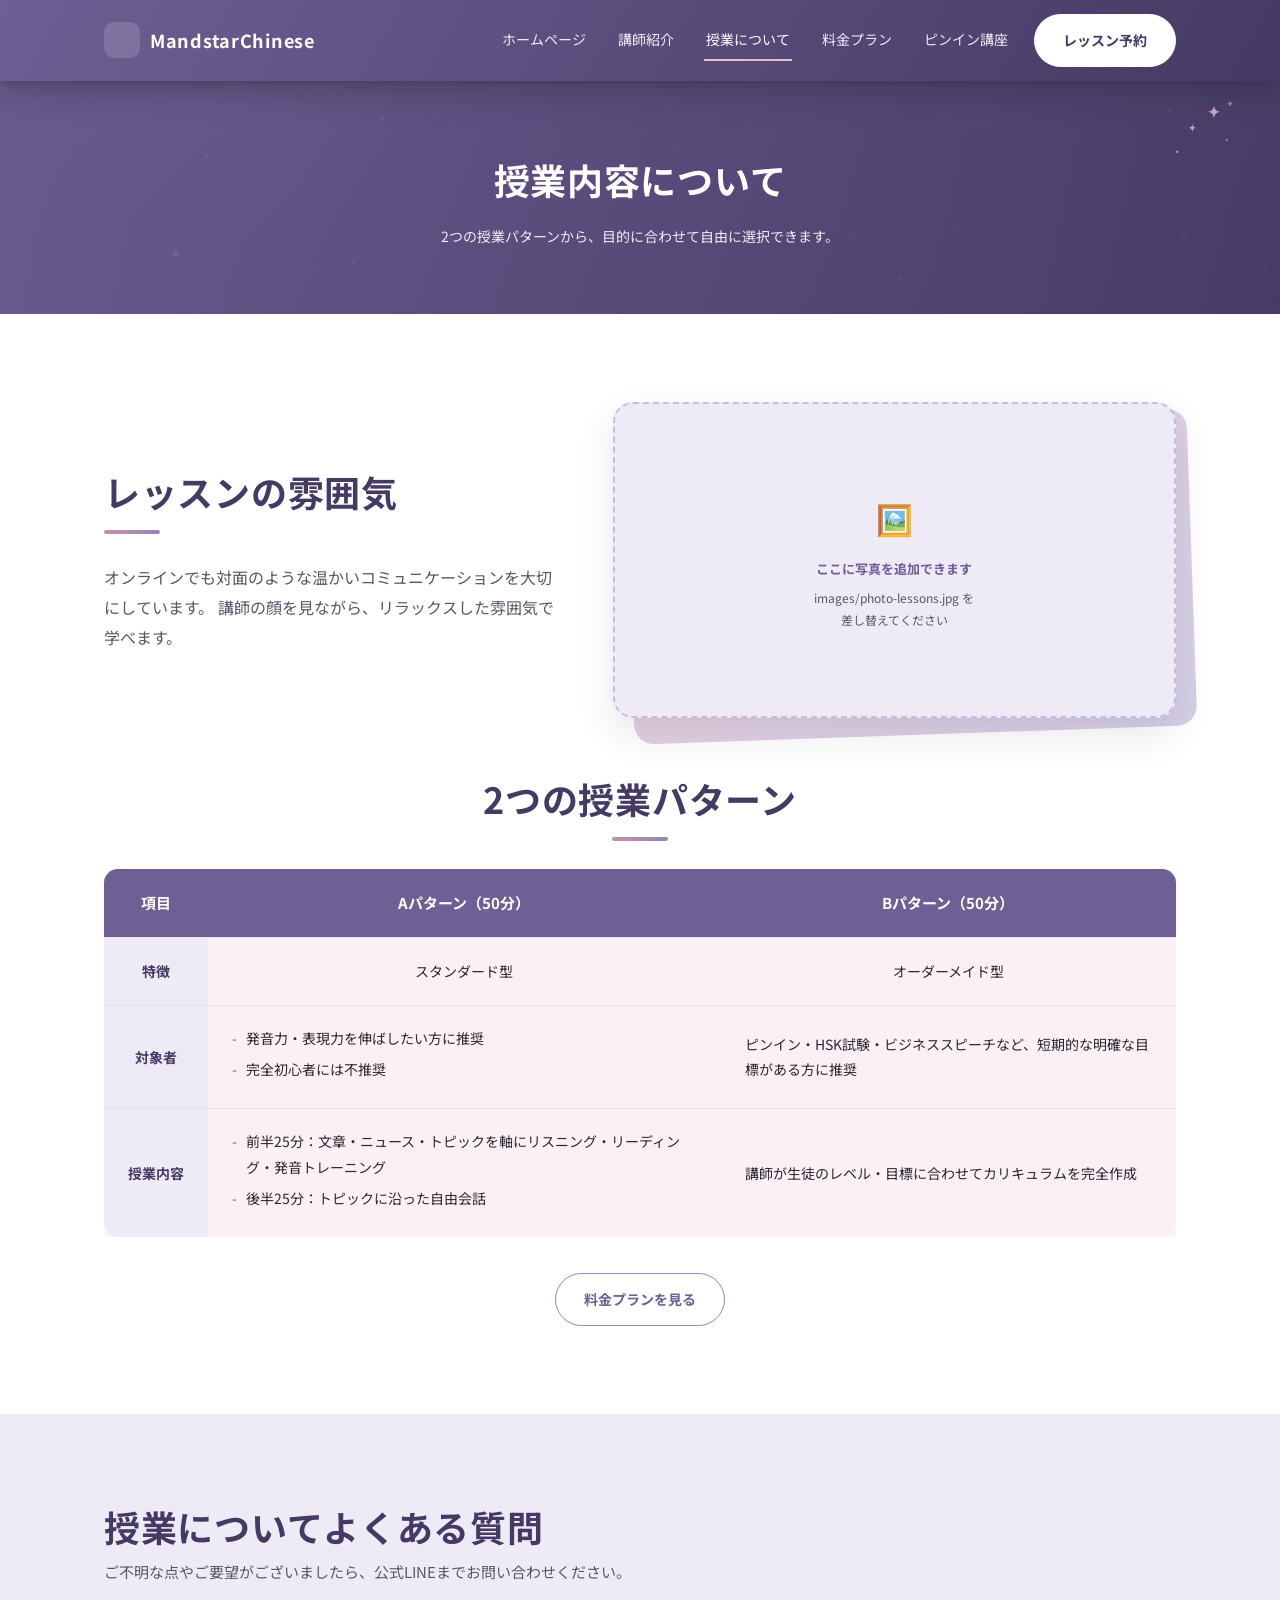
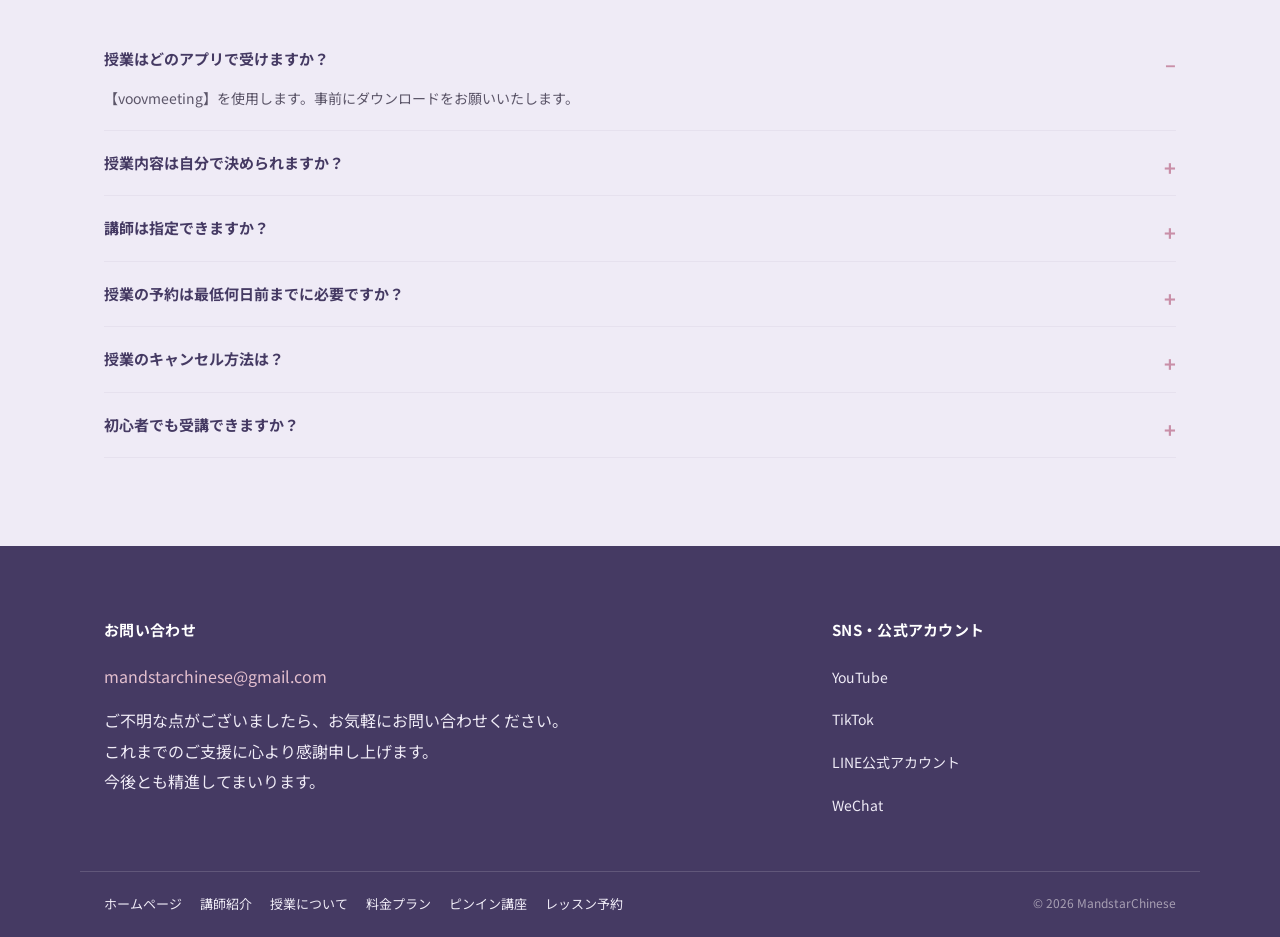
==== commit e68ca1a7: "Add files via upload" ====
--- a/lessons.html
+++ b/lessons.html
@@ -31,7 +31,7 @@
 <div class="page-hero">
   <img src="images/bg-page-hero.jpg" alt="" class="section-bg-photo" onerror="this.remove()">
   <div class="section-overlay"></div>
-  <img src="images/decor-sakura.svg" alt="" class="sakura-decor" aria-hidden="true">
+  <img src="images/decor-star.svg" alt="" class="star-decor" aria-hidden="true">
   <div class="container">
     <h1>授業内容について</h1>
     <p>2つの授業パターンから、目的に合わせて自由に選択できます。</p>
--- a/css/style.css
+++ b/css/style.css
@@ -56,7 +56,7 @@
   margin-bottom: 12px;
 }
 
-.section-title { font-size: clamp(26px, 3.4vw, 36px); color: var(--purple-900); margin-bottom: 8px; }
+.section-title { font-size: clamp(26px, 3.4vw, 36px); color: var(--purple-900); margin-bottom: 8px; line-height: 1.35; }
 .section-sub { color: var(--ink-600); font-size: 15px; margin-bottom: 40px; }
 
 .title-bar { width: 56px; height: 4px; background: linear-gradient(90deg, var(--pink-500), var(--purple-500)); border-radius: 2px; margin: 14px 0 28px; }
@@ -85,7 +85,7 @@
 .btn-outline:hover { background: var(--purple-100); }
 
 /* ---------- Header ---------- */
-.site-header { position: sticky; top: 0; z-index: 100; background: linear-gradient(120deg, var(--purple-700), var(--purple-900)); box-shadow: 0 4px 18px rgba(69,58,99,.18); }
+.site-header { position: sticky; top: 0; z-index: 100; background: linear-gradient(120deg, var(--purple-700), var(--purple-900)); box-shadow: 0 10px 26px rgba(43,39,51,.34), 0 2px 6px rgba(43,39,51,.22); }
 .header-inner { max-width: var(--max-width); margin: 0 auto; padding: 14px 24px; display: flex; align-items: center; gap: 24px; }
 .logo { display: flex; align-items: center; gap: 10px; color: var(--white); font-weight: 700; font-size: 18px; letter-spacing: 0.04em; margin-right: auto; white-space: nowrap; }
 .logo-mark {
@@ -108,7 +108,8 @@
 }
 
 /* ---------- Hero ---------- */
-.hero { position: relative; overflow: hidden; color: var(--white); background: var(--purple-700); }
+/* 背景は「浩瀚な星空」のSVGをベースに表示（写真が無い場合の高級感ある既定デザイン） */
+.hero { position: relative; overflow: hidden; color: var(--white); background: var(--purple-700) url(../images/bg-starfield.svg) center/cover no-repeat; }
 .hero-inner { max-width: var(--max-width); margin: 0 auto; padding: 52px 24px 64px; position: relative; z-index: 2; }
 .hero h1 { font-size: clamp(32px, 5vw, 54px); line-height: 1.4; margin-bottom: 26px; }
 .hero p { max-width: 640px; color: var(--purple-100); font-size: 16px; }
@@ -134,7 +135,7 @@
 }
 
 /* ---------- About ---------- */
-.about-section { position: relative; overflow: hidden; background: var(--purple-900); color: var(--white); }
+.about-section { position: relative; overflow: hidden; background: var(--purple-900) url(../images/bg-starfield.svg) center/cover no-repeat; color: var(--white); }
 .about-section .section-title { color: var(--white); white-space: nowrap; font-size: clamp(19px, 2.3vw, 32px); }
 .about-section p { color: var(--purple-100); max-width: 820px; }
 .about-section::after {
@@ -211,7 +212,7 @@
 .table-scroll table { min-width: 640px; }
 
 /* ---------- Booking flow ---------- */
-.flow-section { position: relative; overflow: hidden; background: var(--purple-700); color: var(--white); }
+.flow-section { position: relative; overflow: hidden; background: var(--purple-700) url(../images/bg-starfield.svg) center/cover no-repeat; color: var(--white); }
 .flow-section::before {
   content: ""; position: absolute; width: 380px; height: 380px; border-radius: 50%;
   background: radial-gradient(circle, rgba(255,255,255,.10), transparent 70%);
@@ -297,7 +298,7 @@
 @media (max-width: 700px) { .footer-inner { grid-template-columns: 1fr; } }
 
 /* ---------- Page sub-hero ---------- */
-.page-hero { position: relative; overflow: hidden; background: var(--purple-900); color: var(--white); padding: 64px 0; text-align: center; }
+.page-hero { position: relative; overflow: hidden; background: var(--purple-900) url(../images/bg-starfield.svg) center/cover no-repeat; color: var(--white); padding: 64px 0; text-align: center; }
 .page-hero .section-overlay { background: linear-gradient(120deg, rgba(110,95,148,.9), rgba(69,58,99,.92)); }
 .page-hero .container { position: relative; z-index: 2; }
 .page-hero h1 { font-size: clamp(26px, 4vw, 36px); margin-bottom: 10px; }
@@ -307,13 +308,13 @@
 .bg-pink { background: var(--pink-100); }
 
 /* ==========================================================================
-   装飾要素（和のミニマルテイスト）
+   装飾要素（星モチーフ・ミニマルテイスト）
    ========================================================================== */
 .dot-pattern { background-image: radial-gradient(var(--purple-300) 1.4px, transparent 1.4px); background-size: 22px 22px; }
 .wave-divider { line-height: 0; position: relative; z-index: 1; }
 .wave-divider svg { width: 100%; height: 56px; display: block; }
-.sakura-decor { position: absolute; top: 14px; right: 3%; width: 88px; opacity: .9; pointer-events: none; z-index: 3; }
-.sakura-decor.sakura-left { left: 3%; right: auto; transform: scaleX(-1); }
+.star-decor { position: absolute; top: 14px; right: 3%; width: 88px; opacity: .9; pointer-events: none; z-index: 3; }
+.star-decor.star-left { left: 3%; right: auto; transform: scaleX(-1); }
 .line-deco { position: absolute; pointer-events: none; opacity: .55; z-index: 0; }
 .line-deco.deco-circle { width: 200px; }
 .line-deco.deco-wave { width: 180px; }
@@ -422,7 +423,7 @@
   0%, 100% { transform: translateY(0); }
   50% { transform: translateY(-6px); }
 }
-.sakura-decor { animation: floatBounce 5s ease-in-out infinite; }
+.star-decor { animation: floatBounce 5s ease-in-out infinite; }
 
 /* ==========================================================================
    スクロール連動の入場アニメーション（タイトルのフェード／横線のスライド）
@@ -473,7 +474,7 @@
 
 @media (prefers-reduced-motion: reduce) {
   .reveal-fade, .reveal-bar { transition: none !important; opacity: 1 !important; transform: none !important; }
-  .worry-card .worry-icon, .worry-card .worry-icon::before, .sakura-decor { animation: none !important; }
+  .worry-card .worry-icon, .worry-card .worry-icon::before, .star-decor { animation: none !important; }
   .poster-slide { transition: none !important; }
 }
 
@@ -504,6 +505,17 @@
 /* 料金カードの取り消し線価格 */
 .price-strike { text-decoration: line-through; color: var(--ink-300); font-size: 14px; margin-right: 10px; }
 
+/* 段階的に値引きを見せる料金ラダー（通常→期間限定→クーポン適用後） */
+.price-ladder { text-align: left; }
+.price-row { display: flex; justify-content: space-between; align-items: baseline; padding: 7px 0; font-size: 13.5px; color: var(--ink-600); }
+.price-row .price-label { font-weight: 700; color: var(--purple-900); }
+.price-row.final { padding-top: 16px; margin-top: 6px; border-top: 1px dashed var(--border); }
+.price-row.final .price-label { font-size: 14.5px; }
+.price-badge {
+  display: inline-block; background: var(--pink-500); color: var(--white);
+  font-size: 11.5px; font-weight: 700; padding: 4px 14px; border-radius: 999px;
+}
+
 /* LINE予約の案内ボックス */
 .line-cta-box {
   background: var(--pink-100); border: 1px solid var(--pink-300); border-radius: var(--radius-md);
@@ -513,7 +525,7 @@
 
 /* MandstarChinese本サイトへ誘導するミニ紹介カード */
 .course-about-cta {
-  background: linear-gradient(120deg, var(--purple-700), var(--purple-900));
+  background: linear-gradient(120deg, rgba(110,95,148,.55), rgba(69,58,99,.8)), url(../images/bg-starfield.svg) center/cover no-repeat;
   color: var(--white); border-radius: var(--radius-lg); padding: 48px 36px;
   text-align: center; box-shadow: var(--shadow); position: relative; overflow: hidden;
 }
@@ -533,12 +545,65 @@
 }
 .course-about-stats .label { font-size: 12px; color: var(--purple-100); margin-top: 4px; }
 
+/* 質問(Q)と回答(A)を明確に分けるカード（ピンイン講座ページの悩み訴求など） */
+.pain-grid { display: grid; grid-template-columns: repeat(3, 1fr); gap: 22px; }
+@media (max-width: 860px) { .pain-grid { grid-template-columns: 1fr; } }
+.pain-card {
+  background: var(--white); border: 1px solid var(--border); border-radius: var(--radius-lg);
+  padding: 30px 28px; box-shadow: var(--shadow); text-align: left;
+  transition: transform .2s ease, box-shadow .2s ease;
+}
+.pain-card:hover { transform: translateY(-4px); box-shadow: 0 20px 40px rgba(69,58,99,.16); }
+.pain-card .pain-icon { font-size: 26px; margin-bottom: 14px; display: block; }
+.pain-card .pain-question { color: var(--purple-900); font-size: 16px; font-weight: 700; line-height: 1.7; }
+.pain-card .pain-divider { width: 32px; height: 3px; background: linear-gradient(90deg, var(--pink-500), var(--purple-500)); border-radius: 2px; margin: 14px 0; }
+.pain-card .pain-answer { color: var(--ink-600); font-size: 13.5px; line-height: 1.85; }
+
+/* セクション間のシンプルな区切り線（実線グラデーション＋中央のひし形マーク） */
+.section-divider {
+  display: flex; align-items: center; justify-content: center; gap: 16px;
+  max-width: 480px; margin: 0 auto; padding: 0 24px;
+}
+.section-divider::before, .section-divider::after {
+  content: ""; flex: 1; height: 1px;
+  background: linear-gradient(90deg, transparent, var(--border) 50%, transparent);
+}
+.section-divider .divider-mark {
+  width: 9px; height: 9px; flex-shrink: 0; border-radius: 2px;
+  background: linear-gradient(135deg, var(--pink-500), var(--purple-500));
+  transform: rotate(45deg);
+}
+
 /* ホームページに載せる講座プロモーションバナー */
 .course-promo {
-  background: linear-gradient(120deg, var(--pink-100), var(--purple-100));
-  border-radius: var(--radius-lg); padding: 40px 36px;
-  display: flex; align-items: center; justify-content: space-between; gap: 28px; flex-wrap: wrap;
-}
-.course-promo .promo-text h3 { color: var(--purple-900); font-size: 20px; margin-bottom: 8px; }
-.course-promo .promo-text p { color: var(--ink-600); font-size: 13.5px; max-width: 520px; }
-.course-promo .promo-price { font-size: 13px; color: var(--pink-500); font-weight: 700; margin-top: 6px; }
+  position: relative; overflow: hidden;
+  background: linear-gradient(120deg, rgba(110,95,148,.9), rgba(69,58,99,.94)), url(../images/bg-starfield.svg) center/cover no-repeat;
+  color: var(--white);
+  border-radius: var(--radius-lg); padding: 44px 40px;
+  display: flex; align-items: center; justify-content: space-between; gap: 32px; flex-wrap: wrap;
+  box-shadow: 0 20px 44px rgba(43,39,51,.28);
+}
+.course-promo::after {
+  content: ""; position: absolute; width: 300px; height: 300px; border-radius: 50%;
+  background: radial-gradient(circle, rgba(201,143,168,.28), transparent 70%);
+  bottom: -120px; right: -80px; z-index: 0; pointer-events: none;
+}
+.course-promo > * { position: relative; z-index: 1; }
+.course-promo .star-decor { top: 10px; right: 8%; width: 60px; }
+.course-promo .promo-badge {
+  display: inline-flex; align-items: center; gap: 6px; background: var(--pink-500); color: var(--white);
+  font-size: 11.5px; font-weight: 700; padding: 5px 14px; border-radius: 999px; margin-bottom: 14px;
+}
+.course-promo .promo-text h3 { color: var(--white); font-size: clamp(19px, 2.4vw, 24px); margin-bottom: 10px; }
+.course-promo .promo-text p { color: var(--purple-100); font-size: 13.5px; max-width: 520px; margin-bottom: 14px; }
+.course-promo .promo-points { display: flex; gap: 18px; flex-wrap: wrap; margin-bottom: 6px; }
+.course-promo .promo-points span { font-size: 12.5px; color: var(--purple-100); }
+.course-promo .promo-points span::before { content: "✓ "; color: var(--pink-300); font-weight: 700; }
+.course-promo .promo-cta { display: flex; flex-direction: column; align-items: center; gap: 12px; }
+.course-promo .promo-price {
+  font-size: 12.5px; color: var(--white); font-weight: 700;
+  background: rgba(255,255,255,.14); padding: 6px 16px; border-radius: 999px; white-space: nowrap;
+}
+.course-promo .btn-primary { background: var(--white); color: var(--purple-900); padding: 14px 34px; font-size: 15px; }
+.course-promo .btn-primary:hover { background: var(--pink-100); }
+@media (max-width: 700px) { .course-promo { padding: 34px 26px; } }
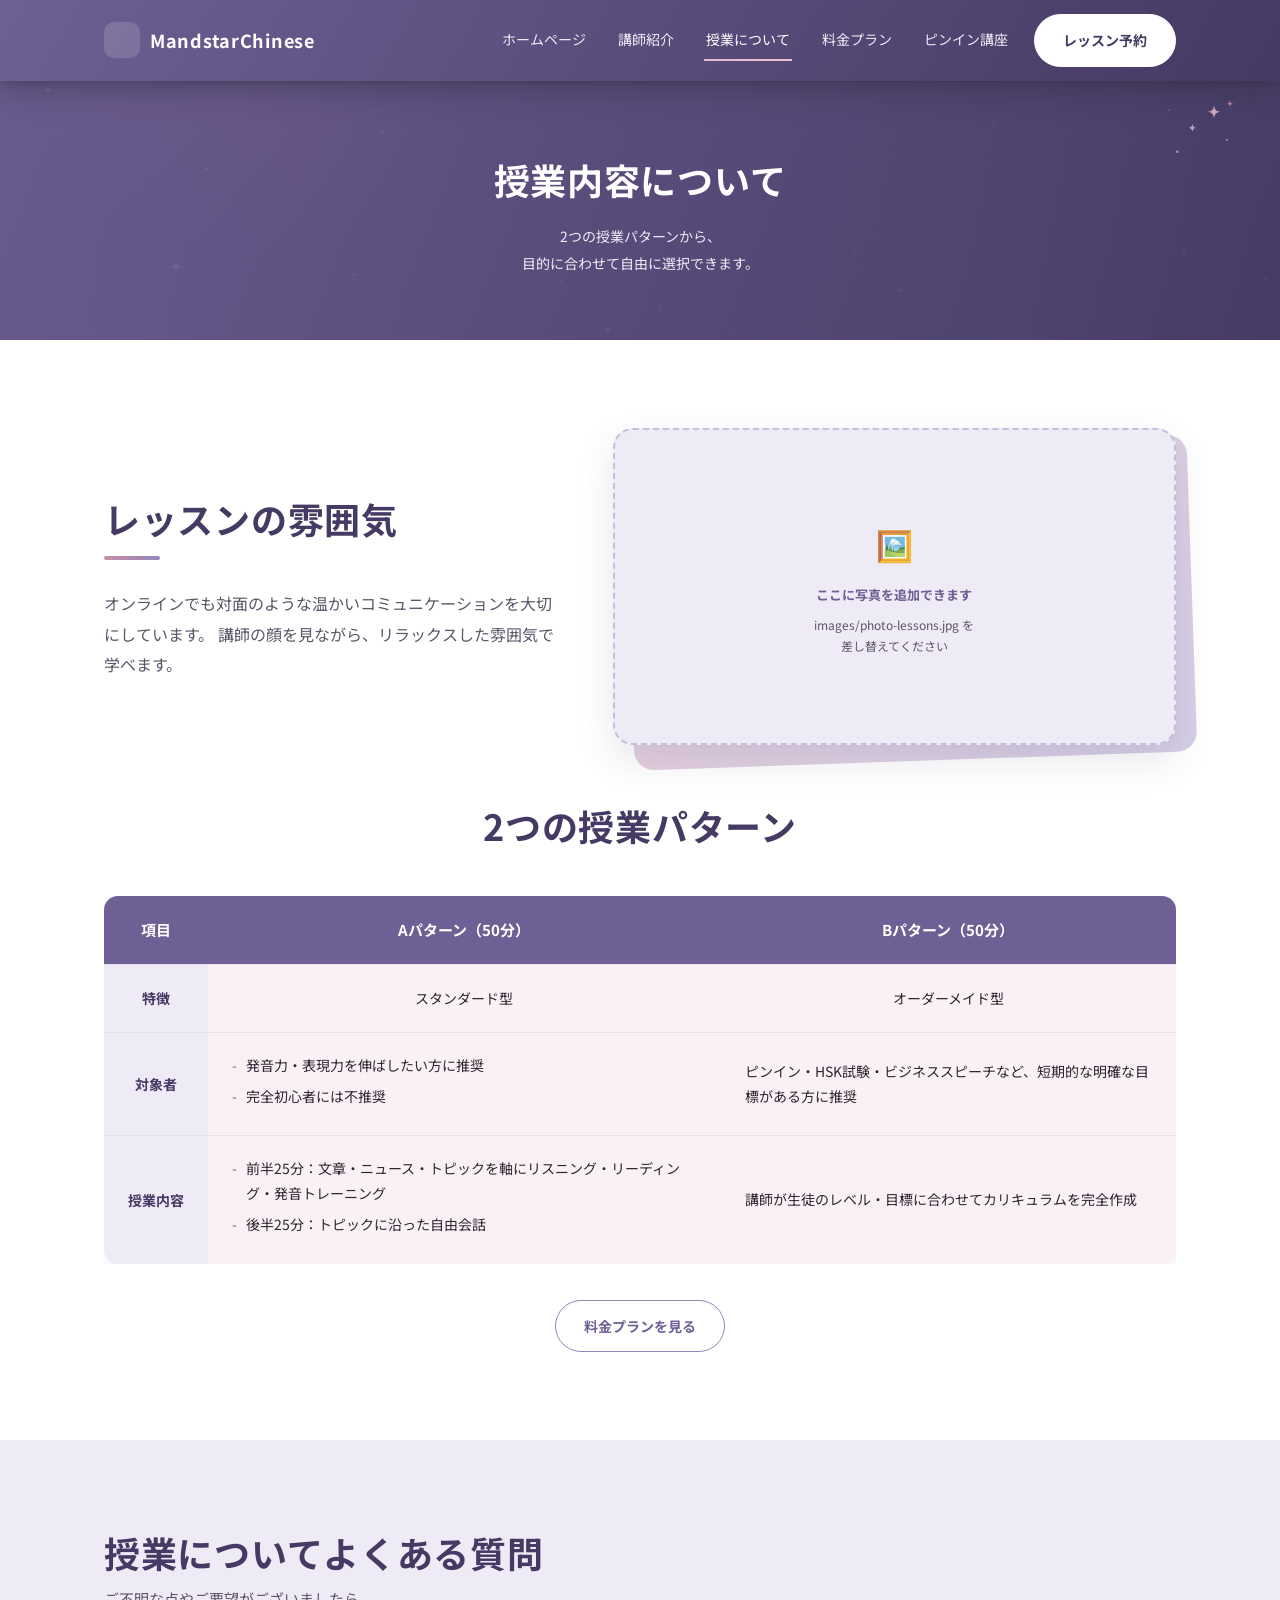
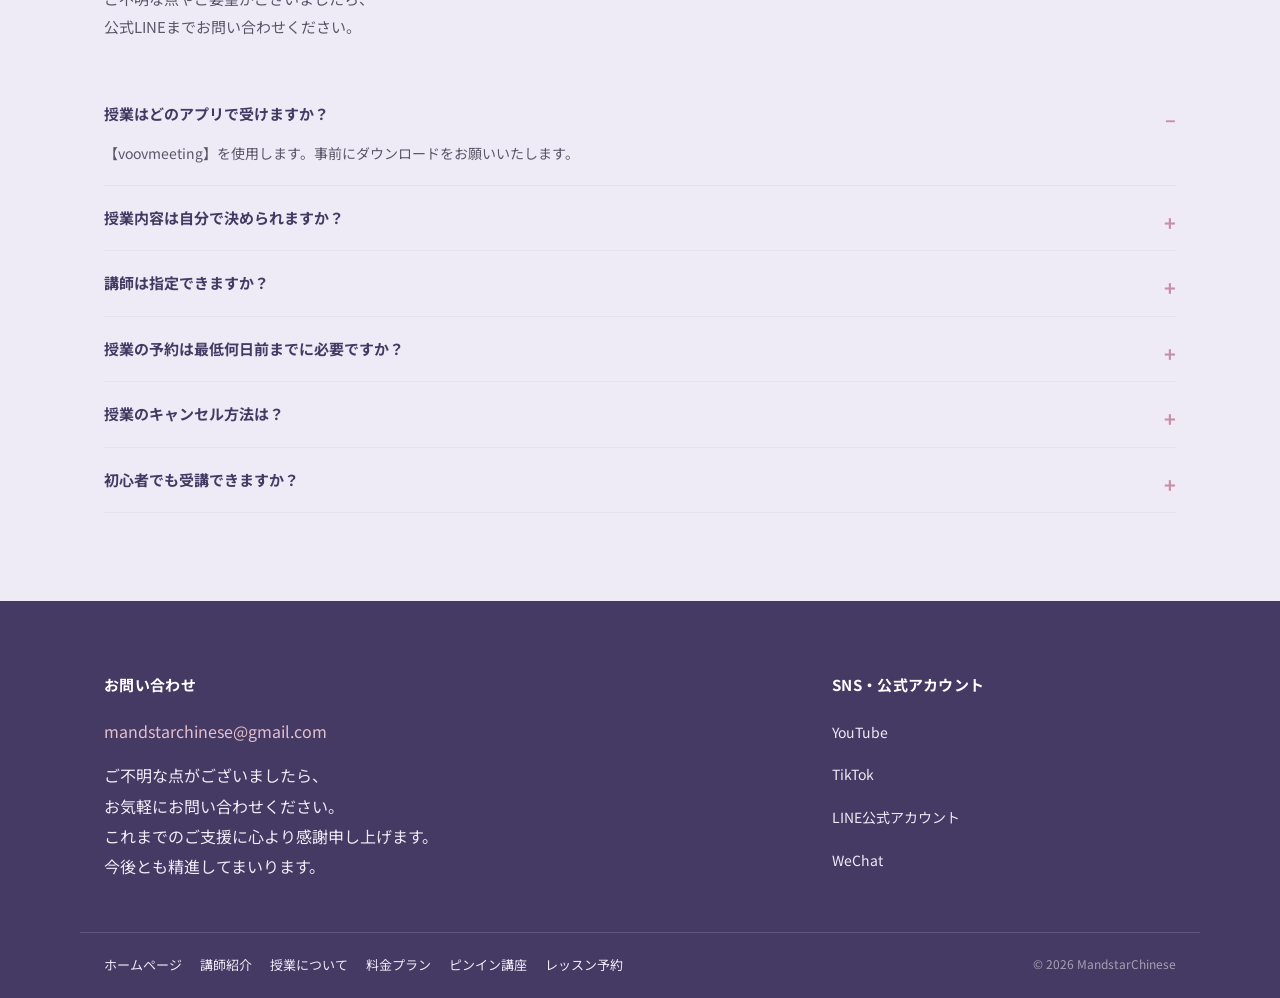
==== commit 7c253477: "Add files via upload" ====
--- a/lessons.html
+++ b/lessons.html
@@ -34,7 +34,7 @@
   <img src="images/decor-star.svg" alt="" class="star-decor" aria-hidden="true">
   <div class="container">
     <h1>授業内容について</h1>
-    <p>2つの授業パターンから、目的に合わせて自由に選択できます。</p>
+    <p>2つの授業パターンから、<br>目的に合わせて自由に選択できます。</p>
   </div>
 </div>
 
@@ -117,7 +117,7 @@
 <section class="bg-soft">
   <div class="container">
     <h2 class="section-title">授業についてよくある質問</h2>
-    <p class="section-sub">ご不明な点やご要望がございましたら、公式LINEまでお問い合わせください。</p>
+    <p class="section-sub">ご不明な点やご要望がございましたら、<br>公式LINEまでお問い合わせください。</p>
 
     <!--
       ↓FAQを追加したい場合は <details class="faq-item"> ブロックをコピーして増やしてください。
@@ -166,7 +166,7 @@
       <h3>お問い合わせ</h3>
       <p class="footer-email"><a href="mailto:mandstarchinese@gmail.com" data-contact-email="link"><span data-contact-email="text">mandstarchinese@gmail.com</span></a></p>
       <p style="margin-top:14px;">
-        ご不明な点がございましたら、お気軽にお問い合わせください。<br>
+        ご不明な点がございましたら、<br>お気軽にお問い合わせください。<br>
         これまでのご支援に心より感謝申し上げます。<br>
         今後とも精進してまいります。
       </p>
--- a/css/style.css
+++ b/css/style.css
@@ -57,7 +57,29 @@
 }
 
 .section-title { font-size: clamp(26px, 3.4vw, 36px); color: var(--purple-900); margin-bottom: 8px; line-height: 1.35; }
+/* 「MandstarChineseを選ぶ理由」のようにブランド名を含む長めのタイトルを1行に収める */
+.section-title.tight-fit { font-size: clamp(18px, 2.8vw, 32px); white-space: nowrap; }
+@media (max-width: 480px) {
+  .section-title.tight-fit { font-size: clamp(15px, 4.6vw, 22px); }
+}
 .section-sub { color: var(--ink-600); font-size: 15px; margin-bottom: 40px; }
+/* カリキュラム見出し下の説明文：2文に分割し、幅に応じて縮小して1行ずつ収める */
+.curriculum-sub { font-size: 14.5px; line-height: 1.8; }
+@media (max-width: 480px) {
+  .curriculum-sub { font-size: clamp(11.5px, 3.4vw, 13px); }
+}
+
+/* 「中国語の発音、実はシンプルです」タイトルに装飾を加えて印象づける */
+.accent-title { line-height: 1.5; }
+.accent-title .accent-line {
+  position: relative; display: inline-block; padding: 0 4px;
+  background: linear-gradient(90deg, var(--pink-500), var(--purple-500));
+  -webkit-background-clip: text; background-clip: text; color: transparent;
+}
+.accent-title .accent-line::after {
+  content: ""; position: absolute; left: 2px; right: 2px; bottom: -6px; height: 3px;
+  background: linear-gradient(90deg, var(--pink-500), var(--purple-500)); border-radius: 2px;
+}
 
 .title-bar { width: 56px; height: 4px; background: linear-gradient(90deg, var(--pink-500), var(--purple-500)); border-radius: 2px; margin: 14px 0 28px; }
 .center { text-align: center; }
@@ -131,7 +153,12 @@
 }
 .stat-label { font-size: clamp(10.5px, 1.05vw, 13px); color: var(--purple-100); line-height: 1.6; white-space: nowrap; }
 @media (max-width: 620px) {
-  .stats-grid { grid-template-columns: repeat(4, minmax(160px, 1fr)); }
+  .stats-bar { overflow-x: visible; }
+  .stats-grid { grid-template-columns: repeat(2, 1fr); }
+  .stat-item { padding: 22px 14px; border-left: none !important; border-top: 1px solid rgba(255,255,255,.28); }
+  .stat-item:nth-child(1), .stat-item:nth-child(2) { border-top: none; }
+  .stat-item:nth-child(odd) { border-right: 1px solid rgba(255,255,255,.28); }
+  .stat-label { white-space: normal; font-size: 11.5px; }
 }
 
 /* ---------- About ---------- */
@@ -224,12 +251,14 @@
 .flow-steps { max-width: 560px; margin: 0 auto; position: relative; }
 .flow-step { display: flex; align-items: center; gap: 20px; padding: 18px 0; position: relative; }
 .flow-num { width: 48px; height: 48px; border-radius: 50%; background: var(--white); color: var(--purple-900); display: flex; align-items: center; justify-content: center; font-weight: 700; flex-shrink: 0; }
+.flow-text { min-width: 0; }
 .flow-text h4 { font-size: 16px; margin-bottom: 4px; }
 .flow-text p { font-size: 13px; color: var(--purple-100); }
 
 /* ---------- Testimonials ---------- */
 .testimonial-card { background: var(--white); border: 1px solid var(--border); border-radius: var(--radius-md); padding: 26px; display: flex; gap: 16px; box-shadow: var(--shadow); transition: box-shadow .2s ease, transform .2s ease; }
 .testimonial-card:hover { transform: translateY(-3px); box-shadow: 0 16px 34px rgba(69,58,99,.14); }
+.testimonial-card > div:last-child { min-width: 0; }
 .avatar-slot { position: relative; width: 52px; height: 52px; border-radius: 50%; background: var(--purple-300); flex-shrink: 0; overflow: hidden; box-shadow: 0 4px 10px rgba(69,58,99,.18); }
 .avatar-slot img { position: absolute; inset: 0; width: 100%; height: 100%; object-fit: cover; }
 .testimonial-card h4 { color: var(--purple-900); font-size: 15px; margin-bottom: 8px; }
@@ -507,8 +536,8 @@
 
 /* 段階的に値引きを見せる料金ラダー（通常→期間限定→クーポン適用後） */
 .price-ladder { text-align: left; }
-.price-row { display: flex; justify-content: space-between; align-items: baseline; padding: 7px 0; font-size: 13.5px; color: var(--ink-600); }
-.price-row .price-label { font-weight: 700; color: var(--purple-900); }
+.price-row { display: flex; justify-content: space-between; align-items: baseline; flex-wrap: wrap; gap: 4px 10px; padding: 7px 0; font-size: 13.5px; color: var(--ink-600); }
+.price-row .price-label { font-weight: 700; color: var(--purple-900); flex-shrink: 0; white-space: nowrap; }
 .price-row.final { padding-top: 16px; margin-top: 6px; border-top: 1px dashed var(--border); }
 .price-row.final .price-label { font-size: 14.5px; }
 .price-badge {
@@ -519,9 +548,18 @@
 /* LINE予約の案内ボックス */
 .line-cta-box {
   background: var(--pink-100); border: 1px solid var(--pink-300); border-radius: var(--radius-md);
-  padding: 22px 26px; font-size: 13.5px; color: var(--ink-600); text-align: center; margin-top: 20px;
+  padding: 26px 26px 22px; font-size: 13.5px; color: var(--ink-600); text-align: center; margin-top: 20px;
 }
 .line-cta-box strong { color: var(--purple-900); }
+.line-cta-icon {
+  width: 44px; height: 44px; margin: 0 auto 12px; border-radius: 50%;
+  background: linear-gradient(135deg, var(--pink-500), var(--purple-500));
+  display: flex; align-items: center; justify-content: center; font-size: 20px;
+  box-shadow: 0 8px 18px rgba(201,143,168,.4);
+}
+.line-cta-step { font-size: 14px; color: var(--purple-900); line-height: 1.85; margin-bottom: 16px; }
+.line-cta-divider { width: 32px; height: 2px; background: var(--pink-300); border-radius: 2px; margin: 0 auto 16px; }
+.line-cta-note { font-size: 12.5px; color: var(--ink-600); line-height: 1.8; }
 
 /* MandstarChinese本サイトへ誘導するミニ紹介カード */
 .course-about-cta {
@@ -537,13 +575,29 @@
 .course-about-cta > * { position: relative; z-index: 1; }
 .course-about-cta h2 { color: var(--white); font-size: clamp(20px, 2.6vw, 28px); margin-bottom: 14px; }
 .course-about-cta p { color: var(--purple-100); max-width: 640px; margin: 0 auto 24px; font-size: 14.5px; }
-.course-about-stats { display: flex; justify-content: center; gap: 34px; flex-wrap: wrap; margin-bottom: 28px; }
+.course-about-stats {
+  display: grid; grid-template-columns: repeat(3, 1fr); gap: 0;
+  max-width: 460px; margin: 0 auto 28px;
+}
+.course-about-stats > div { flex-shrink: 0; padding: 0 10px; position: relative; }
+.course-about-stats > div:not(:last-child)::after {
+  content: ""; position: absolute; right: 0; top: 6px; bottom: 6px; width: 1px;
+  background: rgba(255,255,255,.22);
+}
 .course-about-stats .num {
-  font-size: clamp(20px, 2.4vw, 28px); font-weight: 700;
+  font-size: clamp(17px, 2.4vw, 28px); font-weight: 700; white-space: nowrap;
   background: linear-gradient(90deg, var(--white), var(--pink-300));
   -webkit-background-clip: text; background-clip: text; color: transparent;
 }
-.course-about-stats .label { font-size: 12px; color: var(--purple-100); margin-top: 4px; }
+.course-about-stats .label { font-size: 11.5px; color: var(--purple-100); margin-top: 6px; line-height: 1.4; }
+@media (max-width: 480px) {
+  .course-about-cta { padding: 36px 20px; }
+  .course-about-stats { gap: 0; max-width: 100%; }
+  .course-about-stats > div { padding: 0 4px; }
+  .course-about-stats .num { font-size: clamp(14px, 4.2vw, 18px); }
+  .course-about-stats .label { font-size: 10.5px; }
+  .course-about-text { font-size: 13px; }
+}
 
 /* 質問(Q)と回答(A)を明確に分けるカード（ピンイン講座ページの悩み訴求など） */
 .pain-grid { display: grid; grid-template-columns: repeat(3, 1fr); gap: 22px; }
@@ -590,20 +644,26 @@
 }
 .course-promo > * { position: relative; z-index: 1; }
 .course-promo .star-decor { top: 10px; right: 8%; width: 60px; }
-.course-promo .promo-badge {
-  display: inline-flex; align-items: center; gap: 6px; background: var(--pink-500); color: var(--white);
-  font-size: 11.5px; font-weight: 700; padding: 5px 14px; border-radius: 999px; margin-bottom: 14px;
-}
+.course-promo .promo-eyebrow { display: block; position: relative; color: var(--pink-300); margin-bottom: 14px; padding-bottom: 14px; }
+.course-promo .promo-eyebrow::after {
+  content: ""; position: absolute; left: 0; bottom: 0; width: 40px; height: 2px;
+  background: linear-gradient(90deg, var(--pink-500), var(--purple-300));
+  border-radius: 2px;
+}
+.course-promo .promo-text { min-width: 0; flex: 1 1 320px; }
 .course-promo .promo-text h3 { color: var(--white); font-size: clamp(19px, 2.4vw, 24px); margin-bottom: 10px; }
 .course-promo .promo-text p { color: var(--purple-100); font-size: 13.5px; max-width: 520px; margin-bottom: 14px; }
 .course-promo .promo-points { display: flex; gap: 18px; flex-wrap: wrap; margin-bottom: 6px; }
-.course-promo .promo-points span { font-size: 12.5px; color: var(--purple-100); }
+.course-promo .promo-points span { font-size: 12.5px; color: var(--purple-100); flex-shrink: 0; white-space: nowrap; }
 .course-promo .promo-points span::before { content: "✓ "; color: var(--pink-300); font-weight: 700; }
-.course-promo .promo-cta { display: flex; flex-direction: column; align-items: center; gap: 12px; }
+.course-promo .promo-cta { display: flex; flex-direction: column; align-items: center; gap: 12px; min-width: 0; flex-shrink: 0; }
 .course-promo .promo-price {
   font-size: 12.5px; color: var(--white); font-weight: 700;
   background: rgba(255,255,255,.14); padding: 6px 16px; border-radius: 999px; white-space: nowrap;
 }
-.course-promo .btn-primary { background: var(--white); color: var(--purple-900); padding: 14px 34px; font-size: 15px; }
+.course-promo .btn-primary { background: var(--white); color: var(--purple-900); padding: 14px 34px; font-size: 15px; white-space: nowrap; }
 .course-promo .btn-primary:hover { background: var(--pink-100); }
-@media (max-width: 700px) { .course-promo { padding: 34px 26px; } }
+@media (max-width: 700px) {
+  .course-promo { padding: 34px 26px; flex-direction: column; align-items: stretch; }
+  .course-promo .promo-cta { width: 100%; align-items: center; }
+}
